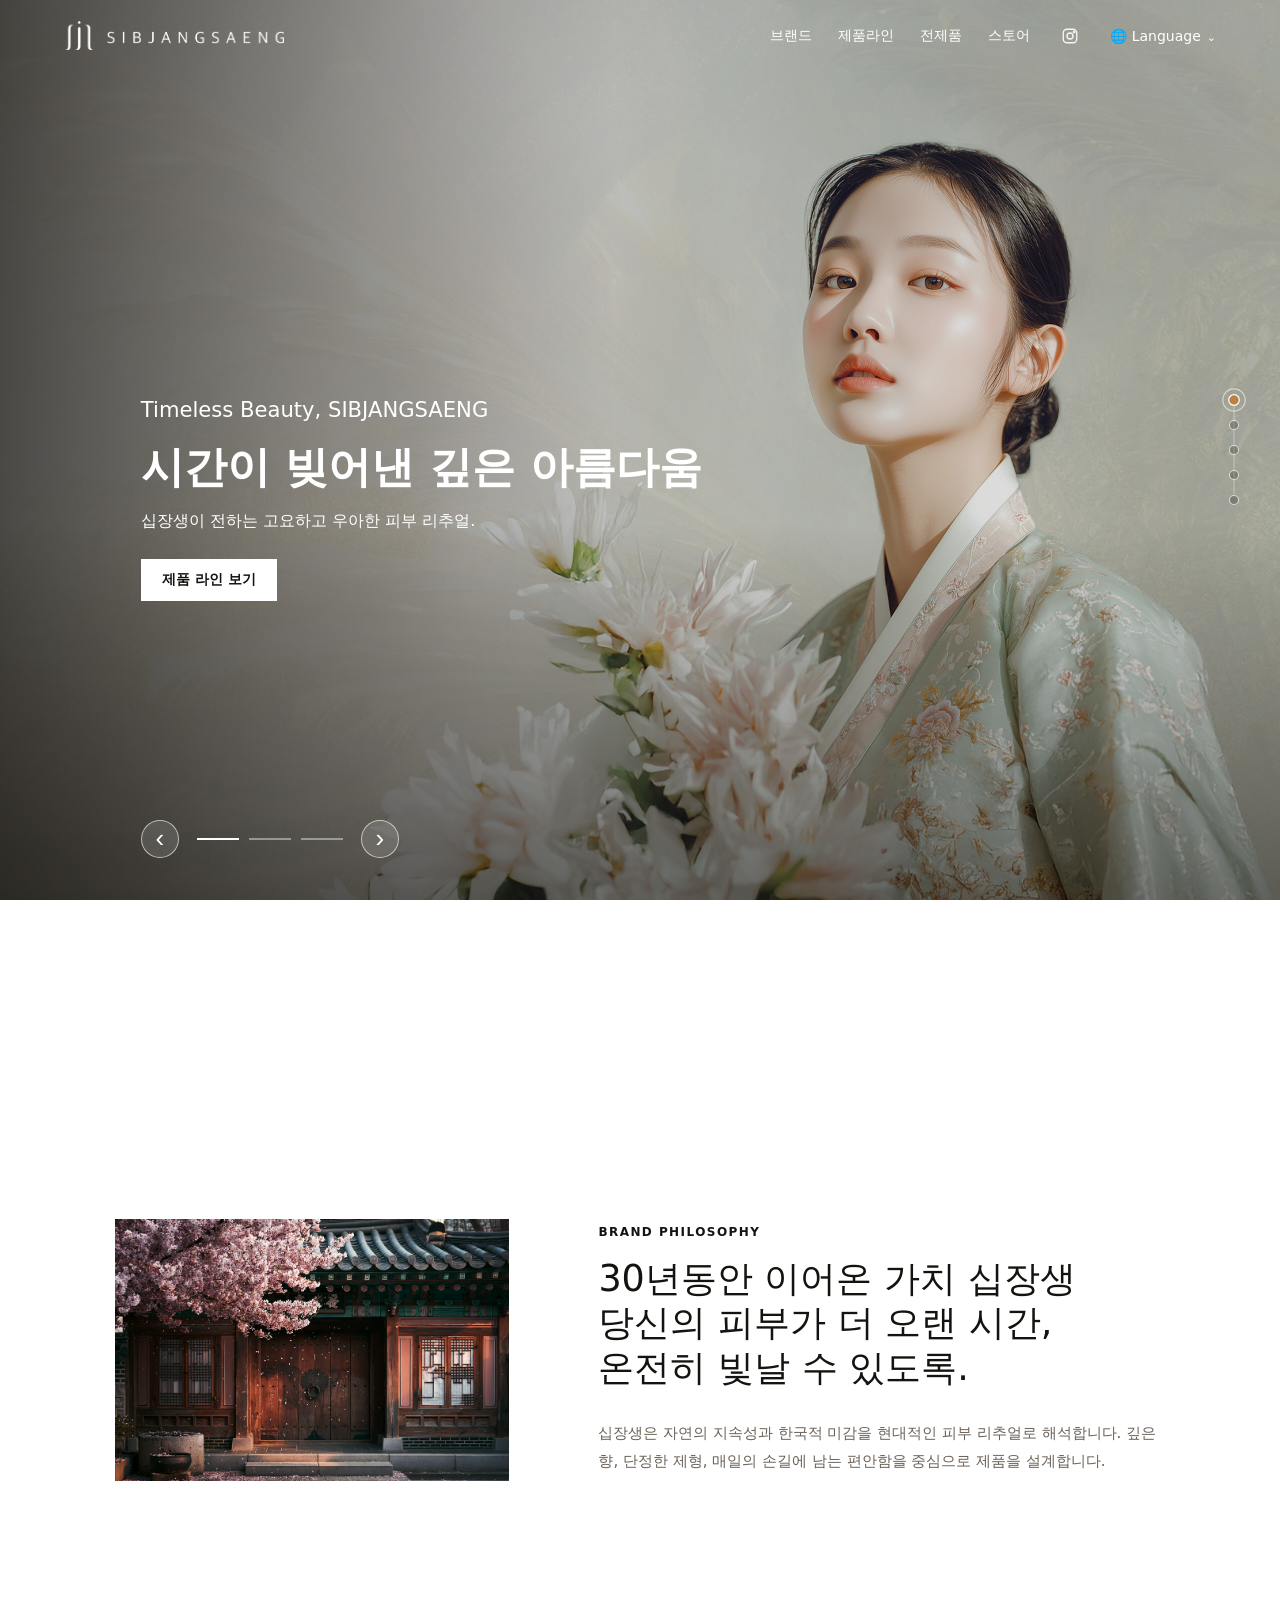
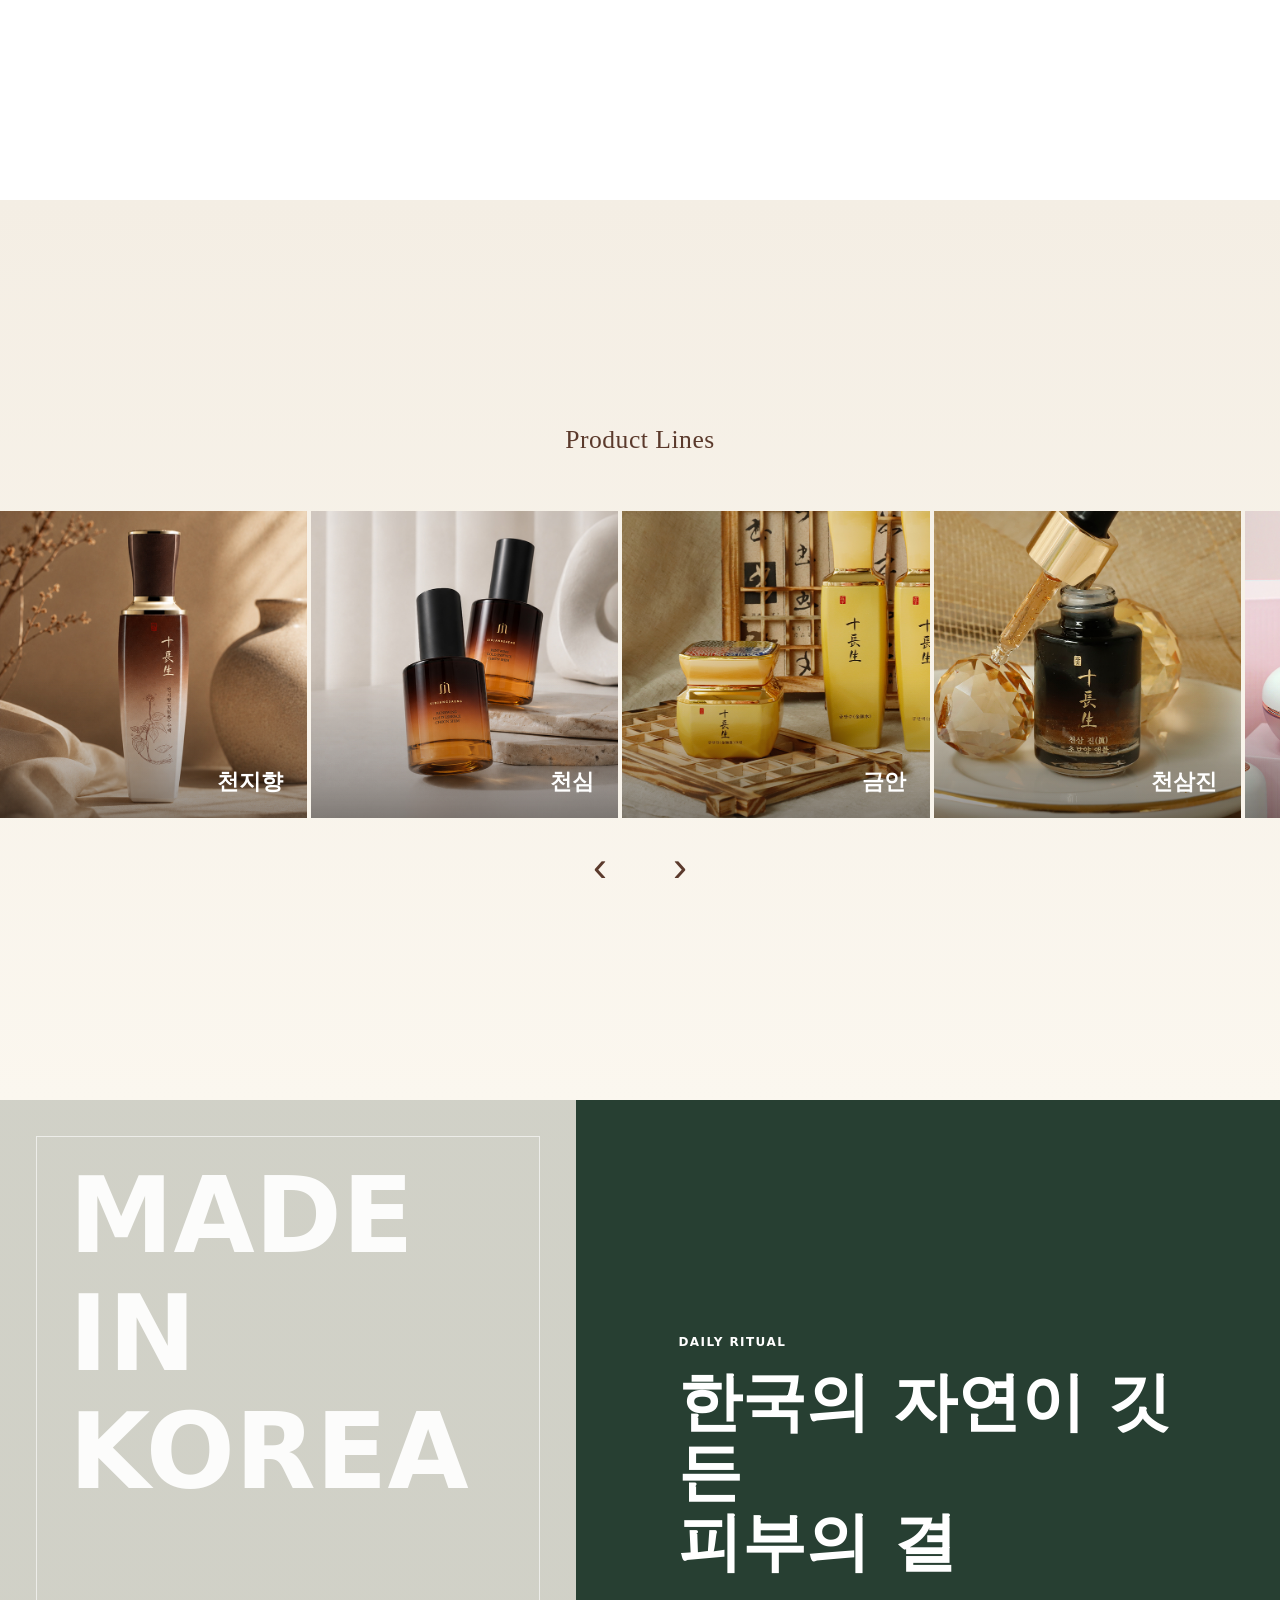
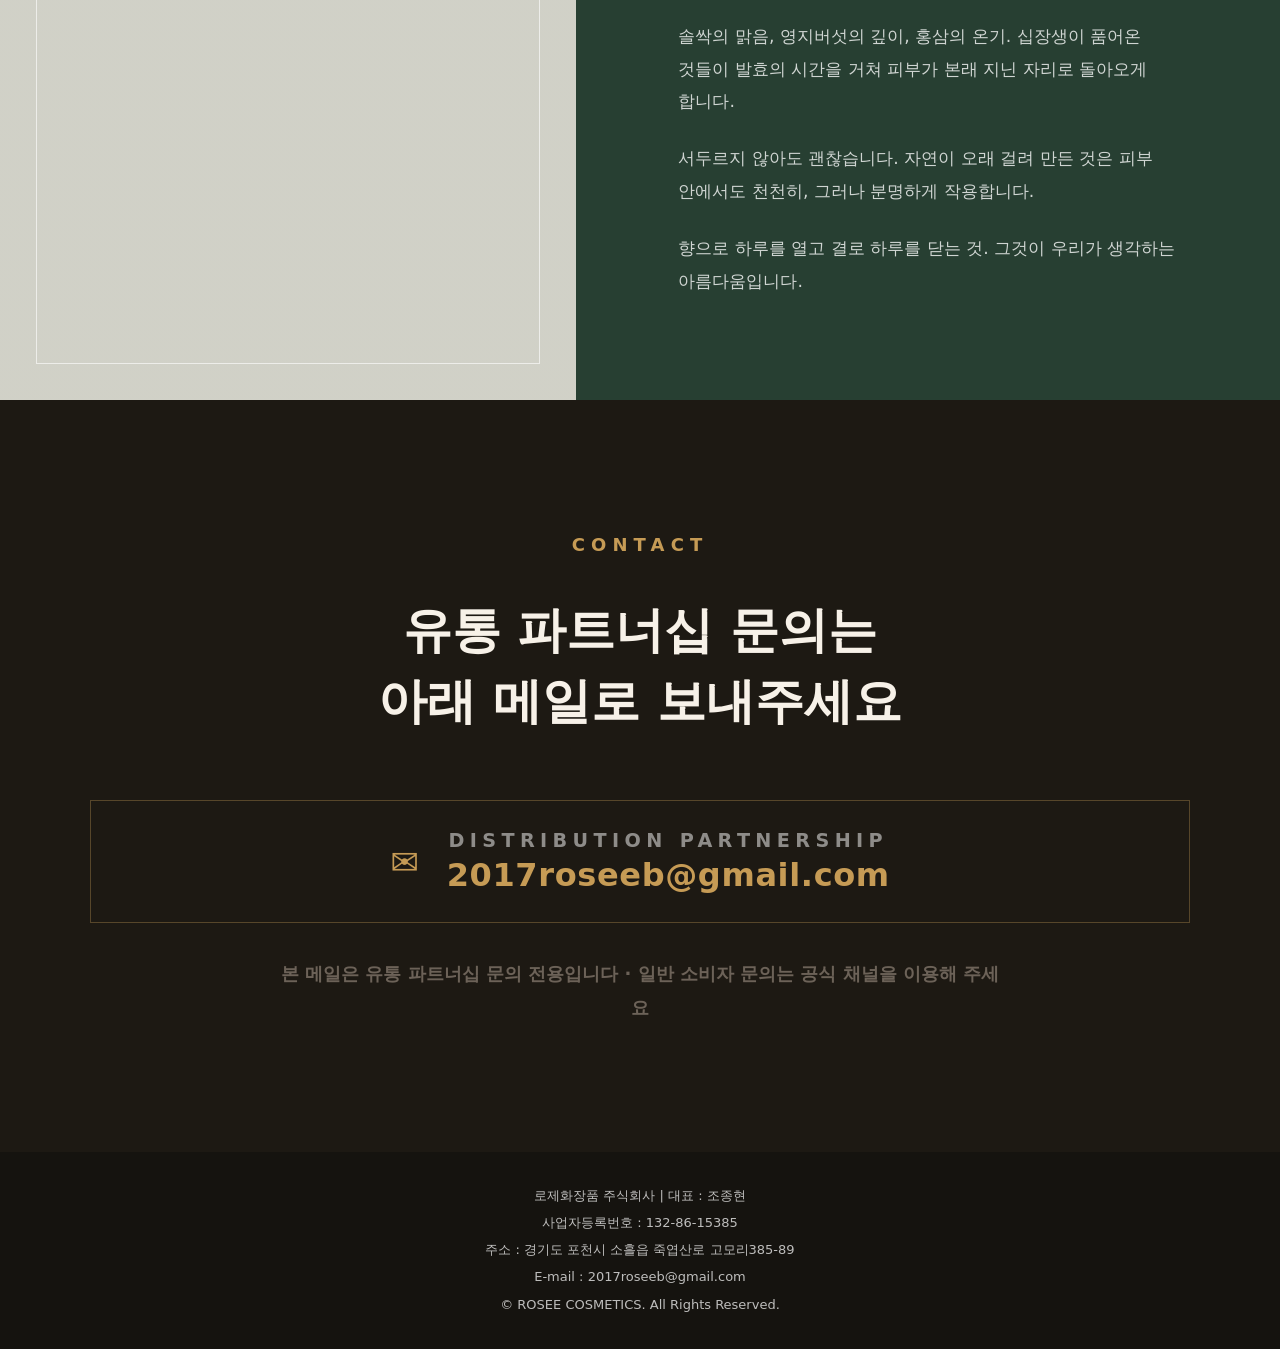
==== index.html @ fb5c29b6 "update" ====
<!doctype html>
<html lang="ko">
  <head>
    <meta charset="utf-8" />
    <meta name="viewport" content="width=device-width, initial-scale=1" />
    <title>십장생 | 시간을 다스리는 아름다움</title>
    <meta
      name="description"
      content="로제화장품의 프리미엄 한방 스킨케어 브랜드 십장생. 30년 전통의 천지향, 천심, 천삼진, 예결, 아름다운선, 금안 제품 라인으로 시간을 되돌리는 깊은 아름다움을 경험하세요."
    />
    <meta name="keywords" content="십장생, 로제화장품, 한방화장품, 천지향, 천심, 천삼진, 예결, 아름다운선, 금안, 한국화장품, 발효화장품, 프리미엄스킨케어, 한방스킨케어, 십장생화장품, SIBJANGSAENG" />
    <meta name="author" content="로제화장품 주식회사" />
    <meta name="robots" content="index, follow" />
    <link rel="canonical" href="https://sibjangsaeng.kr/" />

    <!-- 네이버 / 구글 소유권 인증 -->
    <meta name="naver-site-verification" content="c088f28c17dcbd6134ba9b24596b328de47ac8d0" />
    <meta name="google-site-verification" content="i0rfm2bgae7CR8lx3ob7MZHn2TVuatEknxmV_TEhi8s" />

    <!-- Open Graph (카카오톡·SNS 공유 시 미리보기) -->
    <meta property="og:type" content="website" />
    <meta property="og:title" content="십장생 | 시간을 다스리는 아름다움" />
    <meta property="og:description" content="로제화장품의 프리미엄 한방 스킨케어 브랜드 십장생. 30년 전통의 깊은 아름다움을 경험하세요." />
    <meta property="og:url" content="https://sibjangsaeng.kr/" />
    <meta property="og:image" content="https://sibjangsaeng.kr/assets/hero-slide-01.jpg" />
    <meta property="og:locale" content="ko_KR" />
    <meta property="og:site_name" content="십장생" />
    <link rel="alternate" hreflang="ko" href="https://sibjangsaeng.kr/" />
    <link rel="alternate" hreflang="en" href="https://sibjangsaeng.kr/?lang=en" />
    <link rel="alternate" hreflang="ja" href="https://sibjangsaeng.kr/?lang=ja" />
    <link rel="alternate" hreflang="zh-CN" href="https://sibjangsaeng.kr/?lang=zh-CN" />
    <link rel="alternate" hreflang="fr" href="https://sibjangsaeng.kr/?lang=fr" />
    <link rel="alternate" hreflang="it" href="https://sibjangsaeng.kr/?lang=it" />
    <link rel="alternate" hreflang="es" href="https://sibjangsaeng.kr/?lang=es" />
    <link rel="alternate" hreflang="de" href="https://sibjangsaeng.kr/?lang=de" />
    <link rel="alternate" hreflang="pt" href="https://sibjangsaeng.kr/?lang=pt" />
    <link rel="alternate" hreflang="th" href="https://sibjangsaeng.kr/?lang=th" />
    <link rel="alternate" hreflang="ru" href="https://sibjangsaeng.kr/?lang=ru" />
    <link rel="alternate" hreflang="uz" href="https://sibjangsaeng.kr/?lang=uz" />


    <link rel="stylesheet" href="styles.css" />
  </head>
  <body>
    <header class="site-header" aria-label="주요 메뉴">
      <a class="brand-mark" href="#top" aria-label="십장생 홈">
        <img src="assets/logo-sipjangsaeng.png" alt="SIBJANGSAENG" />
      </a>
      <nav class="main-nav">
        <a href="#story" data-i18n="nav.brand">브랜드</a>
        <a href="#lines" data-i18n="nav.lines">제품라인</a>
        <a href="https://sibjangsaeng.kr/cheonjihyang.html">전제품</a>
        <a
          href="https://mkt.shopping.naver.com/link/6a2a3dfd7754881f84810c9b"
          target="_blank"
          rel="noopener"
        ><span data-i18n="nav.store">스토어</span></a>
        <a
          class="instagram-link instagram-link-nav"
          href="https://www.instagram.com/sjs_kr.official/"
          target="_blank"
          rel="noopener"
          aria-label="십장생 공식 인스타그램"
        >
          <svg viewBox="0 0 24 24" aria-hidden="true">
            <rect x="3" y="3" width="18" height="18" rx="5"></rect>
            <circle cx="12" cy="12" r="4"></circle>
            <circle cx="17.5" cy="6.5" r="1"></circle>
          </svg>
        </a>
        <div class="language-menu">
          <button class="language-toggle" type="button" aria-expanded="false" aria-haspopup="true">🌐 Language</button>
          <div class="language-panel" aria-label="Language selection">
            <button type="button" data-lang="ko">한국어</button>
            <button type="button" data-lang="en">English</button>
            <button type="button" data-lang="ja">日本語</button>
            <button type="button" data-lang="zh-CN">中文</button>
            <button type="button" data-lang="fr">Français</button>
            <button type="button" data-lang="it">Italiano</button>
            <button type="button" data-lang="es">Español</button>
            <button type="button" data-lang="de">Deutsch</button>
            <button type="button" data-lang="pt">Português</button>
            <button type="button" data-lang="th">ไทย</button>
            <button type="button" data-lang="ru">Русский</button>
            <button type="button" data-lang="uz">Oʻzbek</button>
          </div>
        </div>
      </nav>
      <div class="header-actions">
        <a
          class="instagram-link instagram-link-mobile"
          href="https://www.instagram.com/sjs_kr.official/"
          target="_blank"
          rel="noopener"
          aria-label="십장생 공식 인스타그램"
        >
          <svg viewBox="0 0 24 24" aria-hidden="true">
            <rect x="3" y="3" width="18" height="18" rx="5"></rect>
            <circle cx="12" cy="12" r="4"></circle>
            <circle cx="17.5" cy="6.5" r="1"></circle>
          </svg>
        </a>
        <button class="menu-button" type="button" aria-label="메뉴 열기">
          <span></span>
          <span></span>
        </button>
      </div>
    </header>

    <main id="top">
      <section class="hero" aria-label="십장생 메인 슬라이드">
        <div class="hero-slider">
          <article class="hero-slide hero-slide-campaign is-active">
            <img class="hero-image" src="assets/hero-slide-01.jpg" alt="한복을 입은 모델과 꽃이 어우러진 십장생 캠페인 이미지" />
            <div class="hero-content">
              <p class="hero-subtitle">Timeless Beauty, SIBJANGSAENG</p>
              <h1 data-i18n="home.hero1.title">시간이 빚어낸 깊은 아름다움</h1>
              <p class="hero-copy">
                <span data-i18n="home.hero1.copy">십장생이 전하는 고요하고 우아한 피부 리추얼.</span>
              </p>
              <a class="primary-link" href="#lines" data-i18n="home.hero1.cta">제품 라인 보기</a>
            </div>
          </article>
          <article class="hero-slide hero-slide-cheonsim">
            <img class="hero-image" src="assets/hero-slide-02.jpg" alt="천심 골드 에센스 제품이 놓인 십장생 캠페인 이미지" />
            <div class="hero-content">
              <p class="hero-subtitle">Renewed CHEONSIM Gold Essence</p>
              <h1 class="mobile-fixed-title" data-i18n-html="home.hero2.title">
                <span class="mobile-title-line">깊어진 농축감,</span><span class="mobile-title-line">더욱 품격있게</span>
              </h1>
              <p class="hero-copy">
                <span data-i18n="home.hero2.copy">천심의 섬세한 에너지를 담아낸 새로운 골드 에센스.</span>
              </p>
              <a class="primary-link" href="cheonsim.html" data-i18n="common.exploreLine">라인 둘러보기</a>
            </div>
          </article>
          <article class="hero-slide hero-slide-cheonjihyang">
            <img class="hero-image" src="assets/hero-slide-03.png" alt="한복을 입은 모델이 천지향 제품을 들고 있는 십장생 캠페인 이미지" />
            <div class="hero-content">
              <p class="hero-subtitle" data-i18n="home.hero3.subtitle">한국적인 아름다움에서 시작된</p>
              <h1 class="mobile-fixed-title" data-i18n-html="home.hero3.title">
                <span class="mobile-title-line">천지향만의 깊고 우아한</span><span class="mobile-title-line">스킨케어</span>
              </h1>
              <p class="hero-copy">
                <span data-i18n="home.hero3.copy">향과 결, 윤기의 균형으로 완성하는 프리미엄 케어.</span>
              </p>
              <a class="primary-link" href="cheonjihyang.html" data-i18n="common.exploreLine">라인 둘러보기</a>
            </div>
          </article>
        </div>
        <div class="slider-controls" aria-label="메인 슬라이드 이동">
          <button class="slide-arrow" type="button" data-slide-prev aria-label="이전 슬라이드">‹</button>
          <div class="slide-dots" aria-label="슬라이드 번호">
            <button class="is-active" type="button" data-slide-to="0" aria-label="1번 슬라이드 보기"></button>
            <button type="button" data-slide-to="1" aria-label="2번 슬라이드 보기"></button>
            <button type="button" data-slide-to="2" aria-label="3번 슬라이드 보기"></button>
          </div>
          <button class="slide-arrow" type="button" data-slide-next aria-label="다음 슬라이드">›</button>
        </div>
      </section>

      <section class="intro-band" id="story">
        <div class="intro-image-wrap">
          <img src="assets/brand-philosophy.jpg" alt="십장생 브랜드 철학을 보여주는 제품 이미지" />
        </div>
        <div class="intro-copy">
          <p class="section-kicker">Brand Philosophy</p>
          <h2>
            <span data-i18n="home.philosophy.line1">30년동안 이어온 가치 십장생</span>
            <span data-i18n="home.philosophy.line2">당신의 피부가 더 오랜 시간,</span>
            <span data-i18n="home.philosophy.line3">온전히 빛날 수 있도록.</span>
          </h2>
          <p data-i18n="home.philosophy.copy">
            십장생은 자연의 지속성과 한국적 미감을 현대적인 피부 리추얼로 해석합니다.
            깊은 향, 단정한 제형, 매일의 손길에 남는 편안함을 중심으로 제품을 설계합니다.
          </p>
        </div>
      </section>

      <section class="line-section" id="lines" aria-label="제품 라인 컬렉션">
        <div class="collection-head">
          <h2>Product Lines</h2>
        </div>
        <div class="collection-viewport">
          <div class="collection-track" data-collection-track>
            <a class="collection-card" href="cheonjihyang.html" aria-label="천지향 제품소개 페이지로 이동">
              <img src="assets/collection-01.jpg" alt="천지향 제품 라인 이미지" />
              <h3 data-i18n="line.cheonjihyang">천지향</h3>
              <span data-i18n="common.learnMore">더 알아보기</span>
            </a>
            <a class="collection-card" href="cheonsim.html" aria-label="천심 제품소개 페이지로 이동">
              <img src="assets/collection-02.jpg" alt="천심 제품 라인 이미지" />
              <h3 data-i18n="line.cheonsim">천심</h3>
              <span data-i18n="common.learnMore">더 알아보기</span>
            </a>
            <a class="collection-card" href="kuman.html" aria-label="금안 제품소개 페이지로 이동">
              <img src="assets/collection-03-kuman.jpg" alt="금안 제품 라인 이미지" />
              <h3 data-i18n="line.kuman">금안</h3>
              <span data-i18n="common.learnMore">더 알아보기</span>
            </a>
            <a class="collection-card" href="cheonsamjin.html" aria-label="천삼진 제품소개 페이지로 이동">
              <img src="assets/collection-03.jpg" alt="천삼진 제품 라인 이미지" />
              <h3 data-i18n="line.cheonsamjin">천삼진</h3>
              <span data-i18n="common.learnMore">더 알아보기</span>
            </a>
            <a class="collection-card" href="yegyeol.html" aria-label="예결 제품소개 페이지로 이동">
              <img src="assets/collection-04.jpg" alt="예결 제품 라인 이미지" />
              <h3 data-i18n="line.yegyeol">예결</h3>
              <span data-i18n="common.learnMore">더 알아보기</span>
            </a>
            <a class="collection-card" href="areumdaunseon.html" aria-label="아름다운선 제품소개 페이지로 이동">
              <img src="assets/collection-05.jpg" alt="아름다운선 제품 라인 이미지" />
              <h3 data-i18n="line.beautiful">아름다운선</h3>
              <span data-i18n="common.learnMore">더 알아보기</span>
            </a>
          </div>
        </div>
        <div class="collection-controls" aria-label="제품 라인 슬라이드 이동">
          <button type="button" data-collection-prev aria-label="이전 제품 라인">‹</button>
          <button type="button" data-collection-next aria-label="다음 제품 라인">›</button>
        </div>
        <div class="collection-thumbs" data-collection-thumbs aria-label="제품 라인 바로 선택"></div>
      </section>

      <section class="ritual reveal-ritual" id="ritual">
        <div class="ritual-media ritual-panel" aria-hidden="true">
          <span></span>
          <div class="ritual-made-text">
            <span>MADE</span>
            <span>IN</span>
            <span>KOREA</span>
          </div>
        </div>
        <div class="ritual-copy ritual-panel">
          <p class="section-kicker">Daily Ritual</p>
          <h2>
            <span data-i18n="home.ritual.title1">한국의 자연이 깃든</span>
            <span data-i18n="home.ritual.title2">피부의 결</span>
          </h2>
          <div class="ritual-story">
            <p data-i18n="home.ritual.p1">
              솔싹의 맑음, 영지버섯의 깊이, 홍삼의 온기.
              십장생이 품어온 것들이 발효의 시간을 거쳐
              피부가 본래 지닌 자리로 돌아오게 합니다.
            </p>
            <p data-i18n="home.ritual.p2">
              서두르지 않아도 괜찮습니다.
              자연이 오래 걸려 만든 것은
              피부 안에서도 천천히, 그러나 분명하게 작용합니다.
            </p>
            <p data-i18n="home.ritual.p3">
              향으로 하루를 열고
              결로 하루를 닫는 것—
              그것이 우리가 생각하는 아름다움입니다.
            </p>
          </div>
        </div>
      </section>

      <section class="contact-footer-section" id="store">
        <div class="store-banner">
          <p class="section-kicker">Contact</p>
          <h2>
            <span data-i18n="home.contact.title1">유통 파트너십 문의는</span>
            <span data-i18n="home.contact.title2">아래 메일로 보내주세요</span>
          </h2>
          <div class="partner-mail">
            <span aria-hidden="true">✉</span>
            <div>
              <p>Distribution Partnership</p>
              <a href="mailto:2017roseeb@gmail.com">2017roseeb@gmail.com</a>
            </div>
          </div>
          <p class="contact-note" data-i18n="home.contact.note">본 메일은 유통 파트너십 문의 전용입니다 · 일반 소비자 문의는 공식 채널을 이용해 주세요</p>
        </div>

        <footer>
          <div class="footer-info">
            <p data-i18n="footer.company">로제화장품 주식회사 | 대표 : 조종현</p>
            <p data-i18n="footer.business">사업자등록번호 : 132-86-15385</p>
            <p data-i18n="footer.address">주소 : 경기도 포천시 소흘읍 죽엽산로 고모리385-89</p>
            <p>E-mail : <a href="mailto:2017roseeb@gmail.com">2017roseeb@gmail.com</a></p>
            <p>© ROSEE COSMETICS. All Rights Reserved.</p>
          </div>
        </footer>
      </section>
    </main>

    <nav class="section-progress" aria-label="페이지 섹션 이동" data-section-progress>
      <span class="section-progress-track" aria-hidden="true">
        <span class="section-progress-fill" data-section-progress-fill></span>
      </span>
      <button class="is-active" type="button" data-section-to="0" aria-label="메인 화면으로 이동">
        <span>메인</span>
      </button>
      <button type="button" data-section-to="1" aria-label="브랜드 철학으로 이동">
        <span>브랜드</span>
      </button>
      <button type="button" data-section-to="2" aria-label="제품 라인으로 이동">
        <span>제품</span>
      </button>
      <button type="button" data-section-to="3" aria-label="데일리 리추얼로 이동">
        <span>리추얼</span>
      </button>
      <button type="button" data-section-to="4" aria-label="문의 섹션으로 이동">
        <span>문의</span>
      </button>
    </nav>

    <div class="page-quick-actions" data-page-quick-actions>
      <a class="page-quick-button" href="index.html" aria-label="홈으로 이동" title="홈">
        <svg viewBox="0 0 24 24" aria-hidden="true">
          <path d="M3.5 10.5 12 3l8.5 7.5"></path>
          <path d="M5.5 9.5V21h13V9.5"></path>
          <path d="M9.5 21v-6h5v6"></path>
        </svg>
      </a>
      <button class="page-quick-button" type="button" data-scroll-top aria-label="맨 위로 이동" title="맨 위로">
        <svg viewBox="0 0 24 24" aria-hidden="true">
          <path d="m5 11 7-7 7 7"></path>
          <path d="M12 4v16"></path>
        </svg>
      </button>
    </div>

    <script src="i18n.js"></script>
    <script src="script.js"></script>
  </body>
</html>
---- styles.css ----
:root {
  --ink: #15130f;
  --muted: #6c6258;
  --paper: #f6f1e8;
  --porcelain: #fffaf1;
  --bronze: #9a6a37;
  --red: #8f2f22;
  --pine: #273f32;
  --line: rgba(21, 19, 15, 0.14);
  --display: "AppleMyungjo", "Nanum Myeongjo", "Noto Serif KR", serif;
}

* {
  box-sizing: border-box;
}

html {
  scroll-behavior: smooth;
  scroll-snap-type: y mandatory;
  scroll-padding-top: 0;
}

body {
  margin: 0;
  background: var(--paper);
  color: var(--ink);
  font-family: "Apple SD Gothic Neo", "Noto Sans KR", system-ui, sans-serif;
  letter-spacing: 0;
}

a {
  color: inherit;
  text-decoration: none;
}

main > section {
  min-height: 100svh;
  scroll-snap-align: start;
  scroll-snap-stop: always;
}

.site-header {
  align-items: center;
  display: flex;
  height: 72px;
  justify-content: space-between;
  left: 0;
  padding: 0 clamp(20px, 5vw, 72px);
  position: fixed;
  right: 0;
  top: 0;
  z-index: 20;
  color: var(--ink);
  background: rgba(246, 241, 232, 0.78);
  border-bottom: 1px solid rgba(21, 19, 15, 0.1);
  backdrop-filter: blur(18px);
  transition: background 260ms ease, border-color 260ms ease, color 260ms ease;
}

.brand-mark {
  align-items: center;
  display: flex;
  height: 42px;
  width: min(220px, 42vw);
}

.brand-mark img {
  display: block;
  height: auto;
  max-height: 34px;
  object-fit: contain;
  object-position: left center;
  transition: filter 260ms ease, opacity 260ms ease;
  width: 100%;
}

body.has-landing:not(.is-past-landing) .site-header {
  background: transparent;
  border-bottom-color: transparent;
  color: #fff;
  backdrop-filter: none;
}

body.has-landing:not(.is-past-landing) .brand-mark img {
  filter: brightness(0) invert(1);
}

body.has-landing:not(.is-past-landing) .language-panel {
  background: rgba(18, 15, 11, 0.9);
  border-color: rgba(255, 255, 255, 0.18);
}

body.has-landing:not(.is-past-landing) .language-panel button {
  color: #fff;
}

body.has-landing:not(.is-past-landing) .language-panel button:hover {
  background: rgba(255, 255, 255, 0.12);
}

.main-nav {
  align-items: center;
  display: flex;
  gap: 26px;
  font-size: 14px;
}

.language-menu {
  position: relative;
}

.language-toggle {
  appearance: none;
  background: transparent;
  border: 0;
  color: inherit;
  cursor: pointer;
  font: inherit;
  padding: 0;
}

.language-toggle::after {
  content: "⌄";
  font-size: 11px;
  margin-left: 6px;
}

.language-panel {
  background: rgba(255, 250, 241, 0.96);
  border: 1px solid rgba(21, 19, 15, 0.12);
  box-shadow: 0 18px 40px rgba(21, 19, 15, 0.12);
  display: grid;
  gap: 2px;
  min-width: 156px;
  opacity: 0;
  padding: 10px;
  pointer-events: none;
  position: absolute;
  right: 0;
  top: calc(100% + 18px);
  transform: translateY(-8px);
  transition: opacity 180ms ease, transform 180ms ease;
}

.language-menu.is-open .language-panel {
  opacity: 1;
  pointer-events: auto;
  transform: translateY(0);
}

.language-panel button {
  appearance: none;
  background: transparent;
  border: 0;
  color: var(--ink);
  cursor: pointer;
  font: inherit;
  font-size: 13px;
  padding: 9px 10px;
  text-align: left;
}

.language-panel button:hover {
  background: rgba(154, 106, 55, 0.1);
}

.language-panel button.is-active {
  background: rgba(154, 106, 55, 0.16);
  font-weight: 800;
}

.header-actions {
  align-items: center;
  display: none;
  gap: 16px;
}

.instagram-link {
  align-items: center;
  color: currentColor;
  display: inline-flex;
  height: 40px;
  justify-content: center;
  opacity: 0.82;
  transition: opacity 180ms ease, transform 180ms ease;
  width: 40px;
}

.instagram-link-mobile {
  display: none;
}

.instagram-link-nav {
  height: 28px;
  opacity: 0.9;
  width: 28px;
}

.instagram-link-nav svg {
  height: 18px;
  width: 18px;
}

.instagram-link:hover {
  opacity: 1;
  transform: translateY(-1px);
}

.instagram-link svg {
  display: block;
  fill: none;
  height: 22px;
  stroke: currentColor;
  stroke-linecap: round;
  stroke-linejoin: round;
  stroke-width: 1.8;
  width: 22px;
}

.main-nav .instagram-link-nav svg {
  height: 18px;
  width: 18px;
}

.menu-button {
  align-items: center;
  background: transparent;
  border: 0;
  display: none;
  flex-direction: column;
  gap: 6px;
  height: 40px;
  justify-content: center;
  padding: 0;
  width: 40px;
}

.menu-button span {
  background: currentColor;
  display: block;
  height: 1px;
  width: 22px;
}

.landing-video {
  background: #090806;
  cursor: pointer;
  height: 100svh;
  min-height: 640px;
  overflow: hidden;
  position: relative;
}

.landing-video-media {
  display: block;
  height: 100%;
  inset: 0;
  object-fit: cover;
  opacity: 0;
  pointer-events: none;
  position: absolute;
  transition: opacity 520ms ease;
  width: 100%;
}

.landing-image-media {
  display: block;
  height: 100%;
  inset: 0;
  object-fit: cover;
  object-position: center;
  position: absolute;
  width: 100%;
}

.landing-video.is-intro-playing .landing-video-media:not(.landing-video-media--loop) {
  opacity: 1;
}

.landing-video-media::-webkit-media-controls,
.landing-video-media::-webkit-media-controls-panel,
.landing-video-media::-webkit-media-controls-play-button,
.landing-video-media::-webkit-media-controls-start-playback-button {
  display: none !important;
  opacity: 0 !important;
  pointer-events: none !important;
}

.landing-video.is-looping .landing-video-media--loop {
  opacity: 1;
}

.landing-shade {
  background: transparent;
  inset: 0;
  pointer-events: none;
  position: absolute;
}

.landing-copy {
  color: #fff;
  left: clamp(28px, 10vw, 220px);
  max-width: min(720px, 62vw);
  opacity: 0;
  pointer-events: none;
  position: absolute;
  top: 52%;
  transform: translate(-42px, -50%);
  visibility: hidden;
}

.landing-copy.is-visible {
  animation: landingCopyIn 1200ms cubic-bezier(0.22, 1, 0.36, 1) forwards;
  visibility: visible;
}

.landing-copy img {
  display: block;
  margin-bottom: clamp(28px, 3.2vw, 54px);
  max-width: 82vw;
  width: clamp(234px, 27.9vw, 504px);
}

.landing-copy h1 {
  font-family: "Apple SD Gothic Neo", "Noto Sans KR", system-ui, sans-serif;
  font-size: clamp(30px, 3.1vw, 58px);
  font-weight: 800;
  line-height: 1.18;
  margin: 0 0 clamp(18px, 1.8vw, 30px);
}

.landing-copy p {
  font-family: "Apple SD Gothic Neo", "Noto Sans KR", system-ui, sans-serif;
  font-size: clamp(15px, 1.25vw, 22px);
  font-weight: 400;
  line-height: 1.6;
  margin: 0;
  max-width: 760px;
}

@keyframes landingCopyIn {
  from {
    opacity: 0;
    transform: translate(-42px, -50%);
  }

  to {
    opacity: 1;
    transform: translate(0, -50%);
  }
}

.hero {
  height: 100vh;
  min-height: 100vh;
  overflow: hidden;
  position: relative;
}

.hero-slider,
.hero-slide {
  inset: 0;
  position: absolute;
}

.hero-slide {
  opacity: 0;
  pointer-events: none;
  transition: opacity 700ms ease;
}

.hero-slide.is-active {
  opacity: 1;
  pointer-events: auto;
}

.hero-slide::after {
  background:
    linear-gradient(90deg, rgba(10, 8, 5, 0.72), rgba(10, 8, 5, 0.2) 48%, rgba(10, 8, 5, 0.1)),
    linear-gradient(0deg, rgba(21, 19, 15, 0.5), rgba(21, 19, 15, 0) 42%);
  content: "";
  inset: 0;
  position: absolute;
}

.hero-slide-cheonsim::after {
  background:
    linear-gradient(90deg, rgba(21, 16, 12, 0.76), rgba(21, 16, 12, 0.36) 44%, rgba(21, 16, 12, 0.06) 68%),
    linear-gradient(0deg, rgba(21, 19, 15, 0.36), rgba(21, 19, 15, 0) 45%);
}

.hero-slide-cheonjihyang::after {
  background:
    linear-gradient(90deg, rgba(18, 35, 28, 0.78), rgba(18, 35, 28, 0.24) 52%, rgba(18, 35, 28, 0.12)),
    linear-gradient(0deg, rgba(21, 19, 15, 0.48), rgba(21, 19, 15, 0) 45%);
}

.hero-image {
  height: 100%;
  left: 0;
  object-fit: cover;
  object-position: center;
  position: absolute;
  top: 0;
  width: 100%;
}

.hero-slide-cheonsim .hero-image {
  object-position: 58% center;
  transform: scale(1.04);
}

.hero-slide-cheonjihyang .hero-image {
  object-position: 68% center;
  transform: scale(1.08);
}

.hero-content {
  color: #fff;
  left: clamp(72px, 11vw, 178px);
  max-width: min(1180px, 86vw);
  position: absolute;
  top: 44vh;
  z-index: 1;
}

.slider-controls {
  align-items: center;
  bottom: 42px;
  display: flex;
  gap: 18px;
  left: clamp(72px, 11vw, 178px);
  position: absolute;
  z-index: 2;
}

.slide-dots {
  display: flex;
  gap: 10px;
}

.slide-dots button {
  appearance: none;
  background: rgba(255, 255, 255, 0.42);
  border: 0;
  cursor: pointer;
  height: 2px;
  padding: 0;
  width: 42px;
}

.slide-dots button.is-active {
  background: #fff;
}

.slide-arrow {
  align-items: center;
  appearance: none;
  background: rgba(255, 255, 255, 0.12);
  border: 1px solid rgba(255, 255, 255, 0.6);
  border-radius: 50%;
  color: #fff;
  cursor: pointer;
  display: inline-flex;
  font-family: Arial, sans-serif;
  font-size: 26px;
  height: 38px;
  justify-content: center;
  line-height: 1;
  padding: 0 0 3px;
  transition: background 180ms ease, border-color 180ms ease;
  width: 38px;
}

.slide-arrow:hover {
  background: rgba(255, 255, 255, 0.26);
  border-color: #fff;
}

.eyebrow,
.section-kicker,
.hero-subtitle {
  font-size: 12px;
  font-weight: 700;
  letter-spacing: 0.12em;
  margin: 0 0 18px;
  text-transform: uppercase;
}

.hero-subtitle {
  font-size: clamp(16px, 1.65vw, 27px);
  font-weight: 500;
  letter-spacing: 0;
  line-height: 1.35;
  text-transform: none;
}

.hero h1 {
  font-family: "Apple SD Gothic Neo", "Noto Sans KR", system-ui, sans-serif;
  font-size: clamp(30px, 3.35vw, 54px);
  font-weight: 800;
  line-height: 1.14;
  margin: 0;
  white-space: nowrap;
}

.mobile-fixed-title .mobile-title-line + .mobile-title-line::before {
  content: " ";
}

.hero-copy {
  font-size: clamp(15px, 1.25vw, 19px);
  line-height: 1.5;
  margin: 18px 0 26px;
  max-width: 560px;
}

.hero-subtitle,
.hero h1,
.hero-copy,
.hero-content .primary-link {
  opacity: 0;
  transform: translateY(28px);
}

.hero-slide.is-active .hero-subtitle,
.hero-slide.is-active h1,
.hero-slide.is-active .hero-copy,
.hero-slide.is-active .primary-link {
  animation: riseIn 760ms ease forwards;
}

.hero-slide.is-active h1 {
  animation-delay: 120ms;
}

.hero-slide.is-active .hero-copy {
  animation-delay: 220ms;
}

.hero-slide.is-active .primary-link {
  animation-delay: 320ms;
}

@keyframes riseIn {
  from {
    opacity: 0;
    transform: translateY(28px);
  }

  to {
    opacity: 1;
    transform: translateY(0);
  }
}

.primary-link,
.secondary-link,
.text-link {
  align-items: center;
  display: inline-flex;
  font-weight: 700;
}

.primary-link {
  background: #fff;
  color: var(--ink);
  font-size: 14px;
  min-height: 42px;
  padding: 0 21px;
}

.primary-link.dark {
  background: var(--ink);
  color: #fff;
}

.secondary-link {
  border-bottom: 1px solid currentColor;
  min-height: 42px;
}

.text-link {
  border-bottom: 1px solid currentColor;
  color: var(--bronze);
  padding-bottom: 8px;
}

.intro-band {
  align-items: center;
  background: #ffffff;
  display: grid;
  gap: clamp(48px, 7vw, 112px);
  grid-template-columns: minmax(340px, 0.82fr) minmax(0, 1.18fr);
  min-height: 100svh;
  padding: clamp(70px, 8vw, 118px) clamp(22px, 9vw, 190px);
}

.intro-image-wrap {
  aspect-ratio: 1.5;
  overflow: hidden;
}

.intro-image-wrap img {
  display: block;
  height: 100%;
  object-fit: cover;
  object-position: center;
  width: 100%;
}

.intro-copy {
  max-width: 860px;
}

.intro-band h2,
.featured h2,
.line-section h2,
.ritual h2,
.store-banner h2 {
  font-family: var(--display);
  font-size: clamp(34px, 5vw, 64px);
  font-weight: 700;
  line-height: 1.1;
  margin: 0;
}

.intro-copy h2 {
  font-family: "Apple SD Gothic Neo", "Noto Sans KR", system-ui, sans-serif;
  font-size: clamp(30px, 2.85vw, 48px);
  font-weight: 400;
  line-height: 1.22;
}

.intro-copy h2 span {
  display: block;
  white-space: nowrap;
}

.intro-copy p:last-child {
  color: var(--muted);
  font-size: clamp(15px, 1.15vw, 19px);
  font-weight: 500;
  line-height: 1.85;
  margin: 30px 0 0;
}

.featured-copy p,
.ritual-copy li,
.store-banner p {
  color: var(--muted);
  font-size: 18px;
  line-height: 1.85;
  margin: 0;
}

.featured {
  align-items: center;
  background: #fbf7ef;
  display: grid;
  gap: 56px;
  grid-template-columns: minmax(0, 0.9fr) minmax(320px, 1.1fr);
  padding: clamp(68px, 9vw, 120px) clamp(22px, 7vw, 96px);
}

.featured-copy {
  max-width: 520px;
}

.featured-copy p {
  margin: 26px 0 28px;
}

.product-stage {
  align-items: end;
  aspect-ratio: 1.35;
  background:
    radial-gradient(circle at 44% 78%, rgba(154, 106, 55, 0.22), transparent 34%),
    linear-gradient(135deg, #eee0cb, #fbf6ec 54%, #d8b889);
  display: flex;
  justify-content: center;
  overflow: hidden;
  position: relative;
}

.product-stage::before {
  background: rgba(255, 255, 255, 0.52);
  bottom: 15%;
  content: "";
  filter: blur(8px);
  height: 28px;
  left: 22%;
  position: absolute;
  right: 18%;
}

.bottle,
.jar,
.mini-product {
  background: linear-gradient(90deg, #efe3cf, #fff9ef 38%, #b48a57 39%, #f7ead6 47%, #7c4f2b 100%);
  box-shadow: 0 24px 46px rgba(66, 41, 22, 0.2);
  position: relative;
}

.bottle-tall {
  border-radius: 28px 28px 10px 10px;
  height: 68%;
  width: 22%;
  z-index: 1;
}

.bottle-tall::before {
  background: linear-gradient(90deg, #80532c, #d3ab72);
  content: "";
  height: 15%;
  left: 22%;
  position: absolute;
  top: -14%;
  width: 56%;
}

.jar {
  border-radius: 14px 14px 8px 8px;
  height: 28%;
  margin-left: -2%;
  width: 26%;
  z-index: 2;
}

.jar::before {
  background: linear-gradient(90deg, #7d512c, #c99757);
  content: "";
  height: 25%;
  left: 0;
  position: absolute;
  top: -22%;
  width: 100%;
}

.line-section {
  align-content: center;
  background: linear-gradient(180deg, #f4eee4 0%, #fbf7ef 100%);
  display: grid;
  min-height: 100svh;
  overflow: hidden;
  padding: clamp(68px, 8vw, 118px) 0 clamp(54px, 7vw, 92px);
}

.collection-head {
  padding: 0 clamp(22px, 7vw, 96px) clamp(36px, 5vw, 58px);
  text-align: center;
}

.collection-head h2 {
  color: #5b3a2c;
  font-family: Georgia, "Times New Roman", serif;
  font-size: clamp(20px, 2vw, 28px);
  font-weight: 500;
  letter-spacing: 0.02em;
  line-height: 1;
  margin: 0;
}

.collection-viewport {
  overflow: hidden;
  width: 100%;
}

.collection-track {
  display: flex;
  gap: 4px;
  padding-inline: 0;
  transform: translate3d(0, 0, 0);
  transition: transform 760ms cubic-bezier(0.22, 1, 0.36, 1);
  will-change: transform;
}

.collection-card {
  aspect-ratio: 1 / 1;
  color: inherit;
  flex: 0 0 clamp(260px, 24vw, 470px);
  margin: 0;
  overflow: hidden;
  position: relative;
  text-decoration: none;
}

.collection-card img {
  display: block;
  height: 100%;
  object-fit: cover;
  object-position: center;
  transition: transform 520ms ease, filter 520ms ease;
  width: 100%;
}

.collection-card::after {
  background:
    linear-gradient(180deg, transparent 54%, rgba(28, 21, 16, 0.48) 100%),
    rgba(16, 12, 10, 0);
  content: "";
  inset: 0;
  position: absolute;
  transition: background 360ms ease;
}

.collection-card h3 {
  bottom: 24px;
  color: #fff;
  font-family: "Apple SD Gothic Neo", "Noto Sans KR", system-ui, sans-serif;
  font-size: clamp(22px, 1.7vw, 32px);
  font-weight: 800;
  line-height: 1.15;
  margin: 0;
  position: absolute;
  right: 24px;
  text-align: right;
  z-index: 1;
}

.collection-card span {
  align-items: center;
  border: 1px solid rgba(255, 255, 255, 0.74);
  color: #fff;
  display: inline-flex;
  font-size: 15px;
  font-weight: 800;
  height: 42px;
  justify-content: center;
  left: 50%;
  min-width: 118px;
  opacity: 0;
  padding: 0 18px;
  position: absolute;
  top: 50%;
  transform: translate(-50%, -38%);
  transition: opacity 280ms ease, transform 280ms ease;
  z-index: 2;
}

.collection-card:hover img {
  filter: brightness(0.78);
  transform: scale(1.035);
}

.collection-card:hover::after {
  background:
    linear-gradient(180deg, transparent 54%, rgba(28, 21, 16, 0.56) 100%),
    rgba(16, 12, 10, 0.22);
}

.collection-card:hover span {
  opacity: 1;
  transform: translate(-50%, -50%);
}

.collection-controls {
  align-items: center;
  display: flex;
  gap: 42px;
  justify-content: center;
  margin-top: 30px;
}

.collection-controls > button {
  align-items: center;
  appearance: none;
  background: transparent;
  border: 0;
  color: #5b3a2c;
  cursor: pointer;
  display: inline-flex;
  font-family: Arial, sans-serif;
  font-size: 42px;
  height: 38px;
  justify-content: center;
  line-height: 1;
  padding: 0;
  width: 38px;
}

.collection-thumbs {
  display: none;
}

.ritual {
  align-items: stretch;
  display: grid;
  grid-template-columns: minmax(300px, 0.9fr) minmax(0, 1.1fr);
  min-height: 100svh;
  overflow: hidden;
}

.ritual-media {
  background:
    linear-gradient(rgba(39, 63, 50, 0.18), rgba(39, 63, 50, 0.18)),
    url("assets/collection-04.png") center / cover;
  min-height: 540px;
  position: relative;
}

.ritual-media span {
  border: 1px solid rgba(255, 255, 255, 0.62);
  inset: 36px;
  position: absolute;
}

.ritual-made-text {
  color: rgba(255, 255, 255, 0.92);
  display: grid;
  font-family: "Apple SD Gothic Neo", "Noto Sans KR", system-ui, sans-serif;
  font-size: clamp(74px, 8.2vw, 172px);
  font-weight: 800;
  gap: clamp(18px, 2vw, 38px);
  inset: clamp(56px, 5.5vw, 100px) auto auto clamp(52px, 5.4vw, 104px);
  letter-spacing: 0;
  line-height: 0.88;
  opacity: 0;
  position: absolute;
  transform: translateX(-34px);
}

.ritual-made-text span {
  border: 0;
  display: block;
  inset: auto;
  position: static;
}

.ritual-copy {
  background: var(--pine);
  color: #fff;
  display: flex;
  flex-direction: column;
  justify-content: flex-end;
  padding: clamp(56px, 8vw, 110px);
}

.ritual-panel {
  opacity: 0;
  transition: opacity 900ms ease, transform 900ms ease;
}

.ritual-media.ritual-panel {
  transform: translateX(-44px);
}

.ritual-copy.ritual-panel {
  transform: translateX(44px);
}

.reveal-ritual.is-visible .ritual-media {
  opacity: 1;
  transform: translateX(0);
}

.reveal-ritual.is-visible .ritual-made-text {
  animation: ritualMadeIn 980ms cubic-bezier(0.22, 1, 0.36, 1) 280ms forwards;
}

.reveal-ritual.is-visible .ritual-copy {
  opacity: 1;
  transform: translateX(0);
  transition-delay: 260ms;
}

.reveal-ritual.is-visible .ritual-copy > * {
  animation: ritualTextDrop 780ms ease forwards;
  opacity: 0;
  transform: translateY(-26px);
}

.reveal-ritual.is-visible .ritual-copy h2 {
  animation-delay: 390ms;
}

.reveal-ritual.is-visible .ritual-story {
  animation-delay: 520ms;
}

@keyframes ritualTextDrop {
  from {
    opacity: 0;
    transform: translateY(-26px);
  }

  to {
    opacity: 1;
    transform: translateY(0);
  }
}

@keyframes ritualMadeIn {
  from {
    opacity: 0;
    transform: translateX(-34px);
  }

  to {
    opacity: 1;
    transform: translateX(0);
  }
}

.ritual-copy h2 {
  font-family: "Apple SD Gothic Neo", "Noto Sans KR", system-ui, sans-serif;
  font-weight: 700;
  max-width: 620px;
}

.ritual-copy h2 span {
  display: block;
}

.ritual-story {
  display: grid;
  gap: 24px;
  margin-top: 42px;
  max-width: 720px;
}

.ritual-story p {
  color: rgba(255, 255, 255, 0.78);
  font-size: clamp(17px, 1.35vw, 22px);
  line-height: 1.9;
  margin: 0;
  word-break: keep-all;
}

.reveal-on-scroll {
  opacity: 0;
  transform: translateY(42px);
  transition: opacity 900ms ease, transform 900ms ease;
}

.reveal-on-scroll.is-visible {
  opacity: 1;
  transform: translateY(0);
}

.store-banner {
  background: #1d1913;
  color: rgba(255, 255, 255, 0.86);
  font-family: "Apple SD Gothic Neo", "Noto Sans KR", system-ui, sans-serif;
  padding: clamp(72px, 10vw, 128px) clamp(22px, 7vw, 96px);
  text-align: center;
}

.contact-footer-section {
  background: #1d1913;
  display: flex;
  flex-direction: column;
  min-height: 100svh;
}

.contact-footer-section .store-banner {
  align-content: center;
  display: grid;
  flex: 1;
}

.store-banner p {
  margin: 0 auto;
  max-width: 720px;
}

.store-banner .section-kicker {
  color: #c69b55;
  font-family: "Apple SD Gothic Neo", "Noto Sans KR", system-ui, sans-serif;
  font-size: 18px;
  letter-spacing: 0.34em;
  margin-bottom: 34px;
}

.store-banner h2 {
  color: #f7f1e8;
  font-family: "Apple SD Gothic Neo", "Noto Sans KR", system-ui, sans-serif;
  font-size: clamp(34px, 3.8vw, 56px);
  font-weight: 700;
  line-height: 1.45;
}

.store-banner h2 span {
  display: block;
}

.partner-mail {
  align-items: center;
  border: 1px solid rgba(198, 155, 85, 0.34);
  display: inline-flex;
  gap: 28px;
  justify-content: center;
  margin-top: clamp(48px, 5vw, 76px);
  min-width: min(680px, 100%);
  padding: 28px clamp(24px, 5vw, 72px);
}

.partner-mail > span {
  color: #c69b55;
  font-size: 34px;
  line-height: 1;
}

.partner-mail p {
  color: rgba(255, 255, 255, 0.5);
  font-family: "Apple SD Gothic Neo", "Noto Sans KR", system-ui, sans-serif;
  font-size: clamp(16px, 1.5vw, 24px);
  font-weight: 700;
  letter-spacing: 0.28em;
  line-height: 1.2;
  text-transform: uppercase;
}

.partner-mail a {
  color: #c69b55;
  display: inline-block;
  font-family: "Apple SD Gothic Neo", "Noto Sans KR", system-ui, sans-serif;
  font-size: clamp(22px, 2.5vw, 36px);
  font-weight: 700;
  letter-spacing: 0.02em;
  margin-top: 4px;
}

.contact-note {
  color: rgba(255, 255, 255, 0.34);
  font-size: clamp(14px, 1.25vw, 20px);
  font-weight: 600;
  line-height: 1.7;
  margin-top: 34px !important;
}

.store-actions {
  display: flex;
  gap: 22px;
  justify-content: center;
  margin-top: 36px;
}

footer {
  align-items: center;
  background: var(--ink);
  color: rgba(255, 255, 255, 0.72);
  display: flex;
  justify-content: center;
  padding: 34px clamp(22px, 7vw, 96px);
  text-align: center;
}

.footer-info {
  display: grid;
  gap: 7px;
}

.footer-info p {
  font-size: 13px;
  line-height: 1.55;
  margin: 0;
}

.footer-info a {
  color: inherit;
}

.section-progress {
  align-items: center;
  display: grid;
  gap: 15px;
  padding: 14px 10px;
  position: fixed;
  right: clamp(16px, 2.4vw, 40px);
  top: 50%;
  transform: translateY(-50%);
  z-index: 18;
}

.section-progress-track {
  background: rgba(255, 255, 255, 0.38);
  bottom: 25px;
  left: 50%;
  overflow: hidden;
  position: absolute;
  top: 25px;
  transform: translateX(-50%);
  width: 1px;
}

.section-progress-fill {
  background: #b98242;
  display: block;
  height: 0;
  transition: height 600ms cubic-bezier(0.22, 1, 0.36, 1);
  width: 100%;
}

.section-progress button {
  appearance: none;
  background: rgba(20, 17, 13, 0.25);
  border: 1px solid rgba(255, 255, 255, 0.72);
  border-radius: 50%;
  cursor: pointer;
  height: 10px;
  padding: 0;
  position: relative;
  transition: background 220ms ease, border-color 220ms ease, transform 220ms ease;
  width: 10px;
  z-index: 1;
}

.section-progress button::after {
  border: 1px solid transparent;
  border-radius: 50%;
  content: "";
  inset: -6px;
  position: absolute;
  transition: border-color 220ms ease;
}

.section-progress button span {
  background: rgba(20, 17, 13, 0.76);
  color: #fff;
  font-size: 11px;
  font-weight: 700;
  opacity: 0;
  padding: 5px 8px;
  pointer-events: none;
  position: absolute;
  right: 22px;
  top: 50%;
  transform: translate(6px, -50%);
  transition: opacity 180ms ease, transform 180ms ease;
  white-space: nowrap;
}

.section-progress button:hover span,
.section-progress button:focus-visible span {
  opacity: 1;
  transform: translate(0, -50%);
}

.section-progress button.is-active {
  background: #b98242;
  border-color: #fff;
  transform: scale(1.18);
}

.section-progress button.is-active::after {
  border-color: rgba(255, 255, 255, 0.56);
}

.page-quick-actions {
  bottom: clamp(18px, 3vw, 36px);
  display: grid;
  gap: 10px;
  opacity: 0;
  pointer-events: none;
  position: fixed;
  right: clamp(18px, 2.6vw, 42px);
  transform: translateY(18px);
  transition: opacity 280ms ease, transform 280ms ease;
  z-index: 19;
}

.page-quick-actions.is-visible {
  opacity: 1;
  pointer-events: auto;
  transform: translateY(0);
}

.page-quick-button {
  align-items: center;
  appearance: none;
  backdrop-filter: blur(12px);
  background: rgba(255, 250, 241, 0.9);
  border: 1px solid rgba(21, 19, 15, 0.16);
  border-radius: 50%;
  color: var(--ink);
  cursor: pointer;
  display: flex;
  height: 46px;
  justify-content: center;
  padding: 0;
  transition: background 180ms ease, color 180ms ease, transform 180ms ease;
  width: 46px;
}

.page-quick-button:hover {
  background: var(--ink);
  color: #fff;
  transform: translateY(-2px);
}

.page-quick-button svg {
  fill: none;
  height: 19px;
  stroke: currentColor;
  stroke-linecap: round;
  stroke-linejoin: round;
  stroke-width: 1.7;
  width: 19px;
}

@media (max-width: 1080px) {
  .collection-card {
    flex-basis: clamp(250px, 36vw, 380px);
  }
}

@media (max-width: 780px) {
  .site-header {
    height: 64px;
    padding-inline: 20px;
  }

  .header-actions {
    display: flex;
  }

  body.has-landing:not(.is-past-landing) .site-header.is-menu-open {
    background: rgba(255, 250, 241, 0.98);
    border-bottom-color: rgba(21, 19, 15, 0.1);
    color: var(--ink);
    backdrop-filter: blur(18px);
  }

  body.has-landing:not(.is-past-landing) .site-header.is-menu-open .brand-mark img {
    filter: none;
  }

  body.has-landing:not(.is-past-landing) .site-header.is-menu-open .language-panel {
    background: transparent;
  }

  body.has-landing:not(.is-past-landing) .site-header.is-menu-open .language-panel button {
    color: var(--ink);
  }

  .main-nav {
    align-items: stretch;
    background: rgba(255, 250, 241, 0.98);
    border-bottom: 1px solid rgba(21, 19, 15, 0.1);
    display: none;
    flex-direction: column;
    gap: 0;
    left: 0;
    padding: 12px 20px 18px;
    position: absolute;
    right: 0;
    top: 64px;
  }

  .site-header.is-menu-open .main-nav {
    display: flex;
  }

  .instagram-link-nav {
    display: none;
  }

  .instagram-link-mobile {
    display: inline-flex;
  }

  .main-nav > a,
  .language-toggle {
    align-items: center;
    border-bottom: 1px solid rgba(21, 19, 15, 0.08);
    display: flex;
    min-height: 46px;
    text-align: left;
  }

  .language-toggle {
    justify-content: space-between;
    width: 100%;
  }

  .language-panel {
    border: 0;
    box-shadow: none;
    display: none;
    gap: 0;
    grid-template-columns: repeat(2, minmax(0, 1fr));
    min-width: 0;
    opacity: 1;
    padding: 4px 0 8px;
    pointer-events: auto;
    position: static;
    transform: none;
  }

  .language-panel button {
    border-bottom: 1px solid rgba(21, 19, 15, 0.06);
    min-height: 42px;
  }

  .language-menu.is-open .language-panel {
    display: grid;
  }

  .menu-button {
    color: var(--ink);
    display: flex;
  }

  body.has-landing:not(.is-past-landing) .menu-button {
    color: #fff;
  }

  body.has-landing:not(.is-past-landing) .site-header.is-menu-open .menu-button {
    color: var(--ink);
  }

  .landing-video {
    min-height: 100svh;
  }

  .landing-copy {
    left: 24px;
    max-width: calc(100vw - 48px);
    top: 55%;
  }

  .landing-copy img {
    margin-bottom: 24px;
    width: min(306px, 70vw);
  }

  .landing-copy h1 {
    font-size: clamp(27px, 7.2vw, 38px);
    margin-bottom: 16px;
  }

  .landing-copy p {
    font-size: 14px;
    max-width: 360px;
  }

  .hero {
    height: 100svh;
    min-height: 680px;
  }

  .hero-content {
    bottom: 126px;
    left: 22px;
    max-width: none;
    right: 22px;
    top: auto;
  }

  .hero h1 {
    white-space: normal;
  }

  .mobile-fixed-title .mobile-title-line {
    display: block;
  }

  .mobile-fixed-title .mobile-title-line + .mobile-title-line::before {
    content: none;
  }

  .hero-slide-campaign .hero-image {
    object-position: 76% center;
  }

  .hero-slide-cheonsim .hero-image {
    object-position: 64% center;
    transform: none;
  }

  .slider-controls {
    bottom: 26px;
    gap: 12px;
    left: 22px;
  }

  .slide-dots button {
    width: 28px;
  }

  .intro-band {
    align-content: center;
    gap: 32px;
    min-height: 100svh;
    padding: 58px 22px;
  }

  .intro-image-wrap {
    aspect-ratio: 1.08;
  }

  .intro-copy h2 {
    font-size: clamp(23px, 6.1vw, 30px);
    line-height: 1.28;
  }

  .intro-copy p:last-child,
  .ritual-story p {
    word-break: keep-all;
  }

  .intro-band,
  .ritual {
    grid-template-columns: 1fr;
  }

  .intro-copy h2 span {
    white-space: nowrap;
  }

  .section-head {
    display: block;
  }

  .collection-head {
    padding-bottom: 30px;
  }

  .line-section {
    align-content: center;
    display: grid;
    min-height: 100svh;
    padding: 76px 0 44px;
  }

  .collection-viewport {
    margin-inline: 22px;
    padding-inline: 0;
    touch-action: pan-y;
    width: calc(100% - 44px);
  }

  .collection-track {
    gap: 0;
  }

  .collection-card {
    aspect-ratio: 0.78;
    flex-basis: 100%;
  }

  .collection-card span {
    font-size: 16px;
    height: 48px;
    line-height: 1;
    min-width: 150px;
    opacity: 1;
    top: auto;
    bottom: 22px;
    left: 22px;
    transform: none;
    white-space: nowrap;
  }

  .collection-card h3 {
    bottom: 78px;
    left: 22px;
    right: auto;
    text-align: left;
  }

  .collection-controls {
    gap: 26px;
    margin-top: 22px;
  }

  .collection-controls > button {
    border: 0;
    border-radius: 0;
    height: 46px;
    width: 46px;
  }

  .collection-thumbs {
    display: grid;
    gap: 8px;
    grid-template-columns: repeat(6, minmax(0, 1fr));
    margin: 18px 22px 0;
  }

  .collection-thumbs button {
    appearance: none;
    aspect-ratio: 1;
    background: transparent;
    border: 1px solid rgba(91, 58, 44, 0.18);
    cursor: pointer;
    overflow: hidden;
    padding: 0;
    position: relative;
  }

  .collection-thumbs button.is-active {
    border-color: #5b3a2c;
  }

  .collection-thumbs img {
    display: block;
    height: 100%;
    object-fit: cover;
    width: 100%;
  }

  .ritual-media {
    min-height: 35svh;
  }

  .ritual {
    min-height: 100svh;
  }

  .ritual-copy {
    justify-content: flex-start;
    padding: 36px 22px;
  }

  .ritual-story {
    gap: 14px;
    margin-top: 24px;
  }

  .store-banner {
    align-content: center;
    display: grid;
    flex: 1;
    padding: 70px 22px 38px;
  }

  .store-actions,
  footer {
    align-items: center;
    flex-direction: column;
  }

  .partner-mail {
    align-items: center;
    flex-direction: column;
    gap: 16px;
    min-width: 0;
    padding-inline: 18px;
    width: 100%;
  }

  .partner-mail a {
    overflow-wrap: anywhere;
  }

  .section-progress {
    display: none;
  }

  .page-quick-actions {
    bottom: 18px;
    right: 16px;
  }

  .page-quick-button {
    height: 42px;
    width: 42px;
  }
}

@media (max-width: 430px) {
  .brand-mark {
    width: min(172px, 54vw);
  }

  .hero h1 {
    font-size: 30px;
    white-space: normal;
  }

  .hero-copy,
  .intro-band p:last-child,
  .ritual-copy li,
  .store-banner p {
    font-size: 16px;
  }
}

@media (prefers-reduced-motion: reduce) {
  html {
    scroll-behavior: auto;
  }

  .section-progress-fill,
  .page-quick-actions {
    transition: none;
  }
}
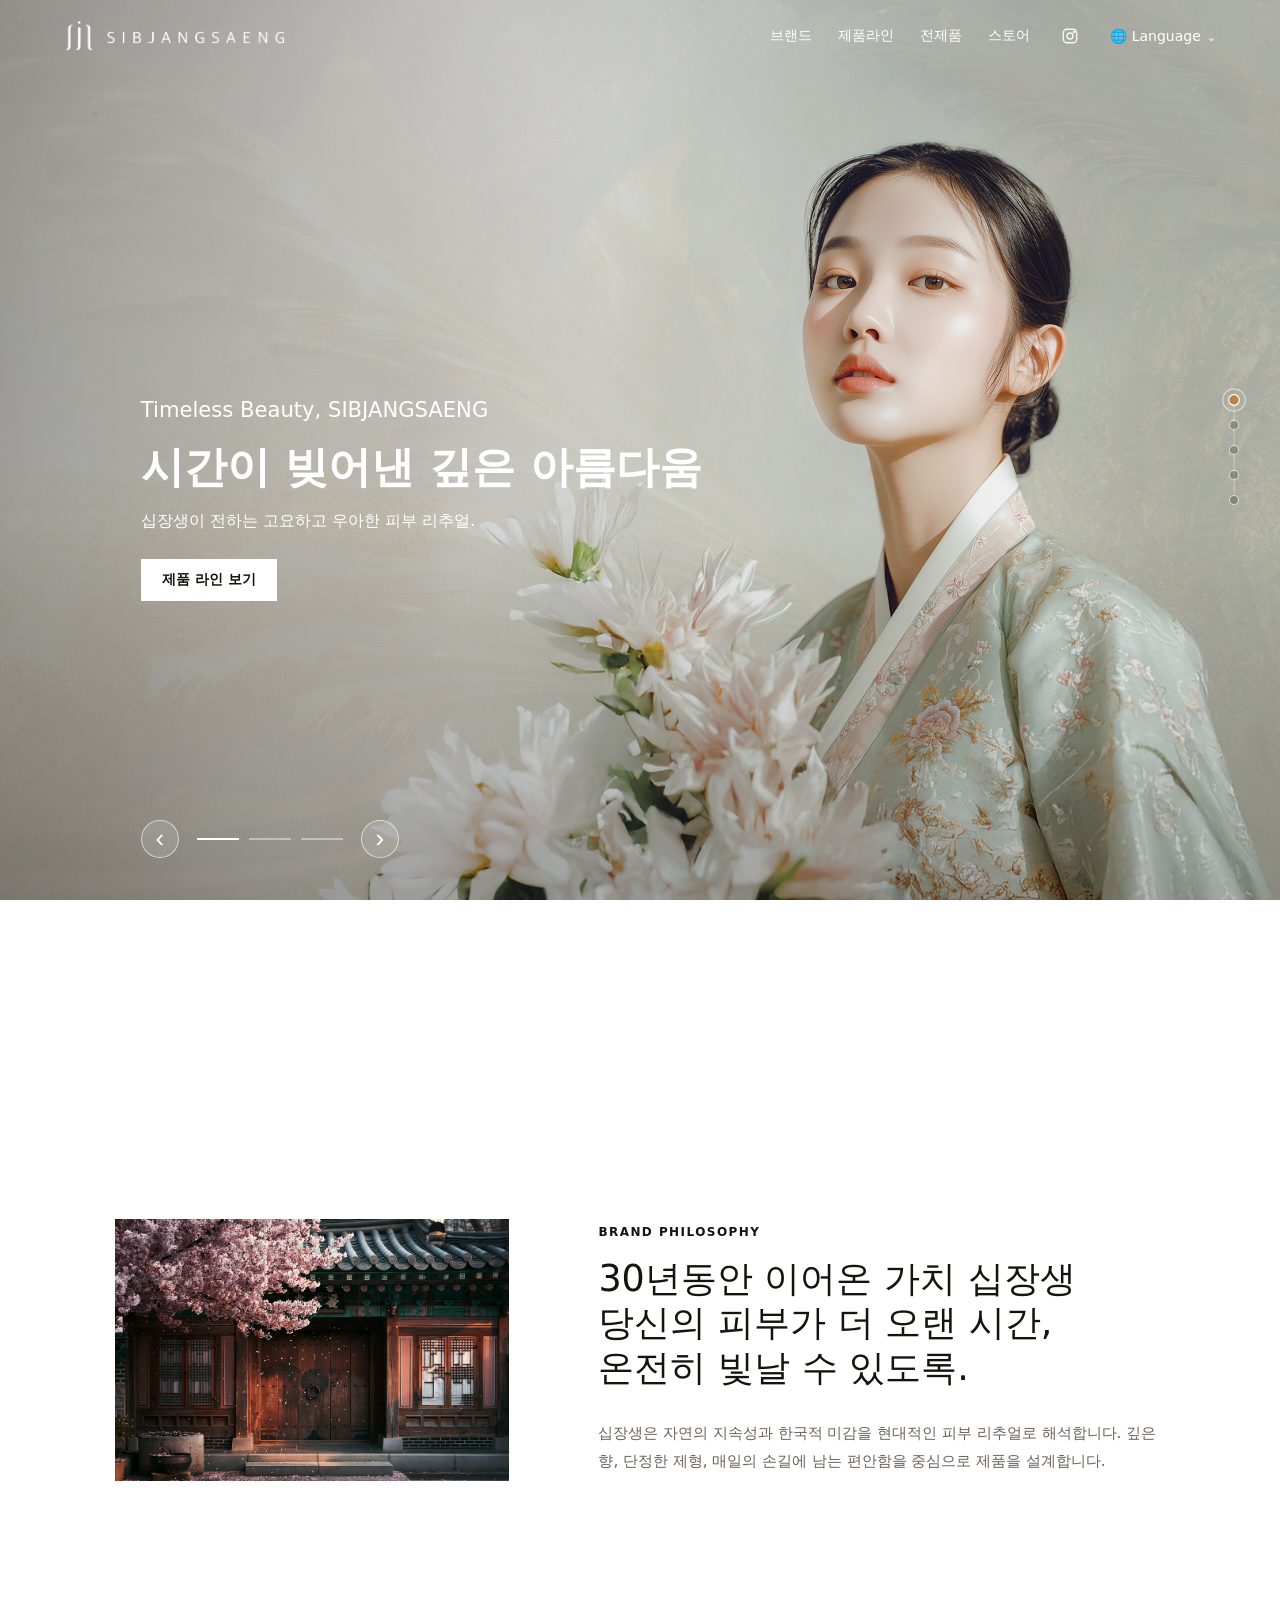
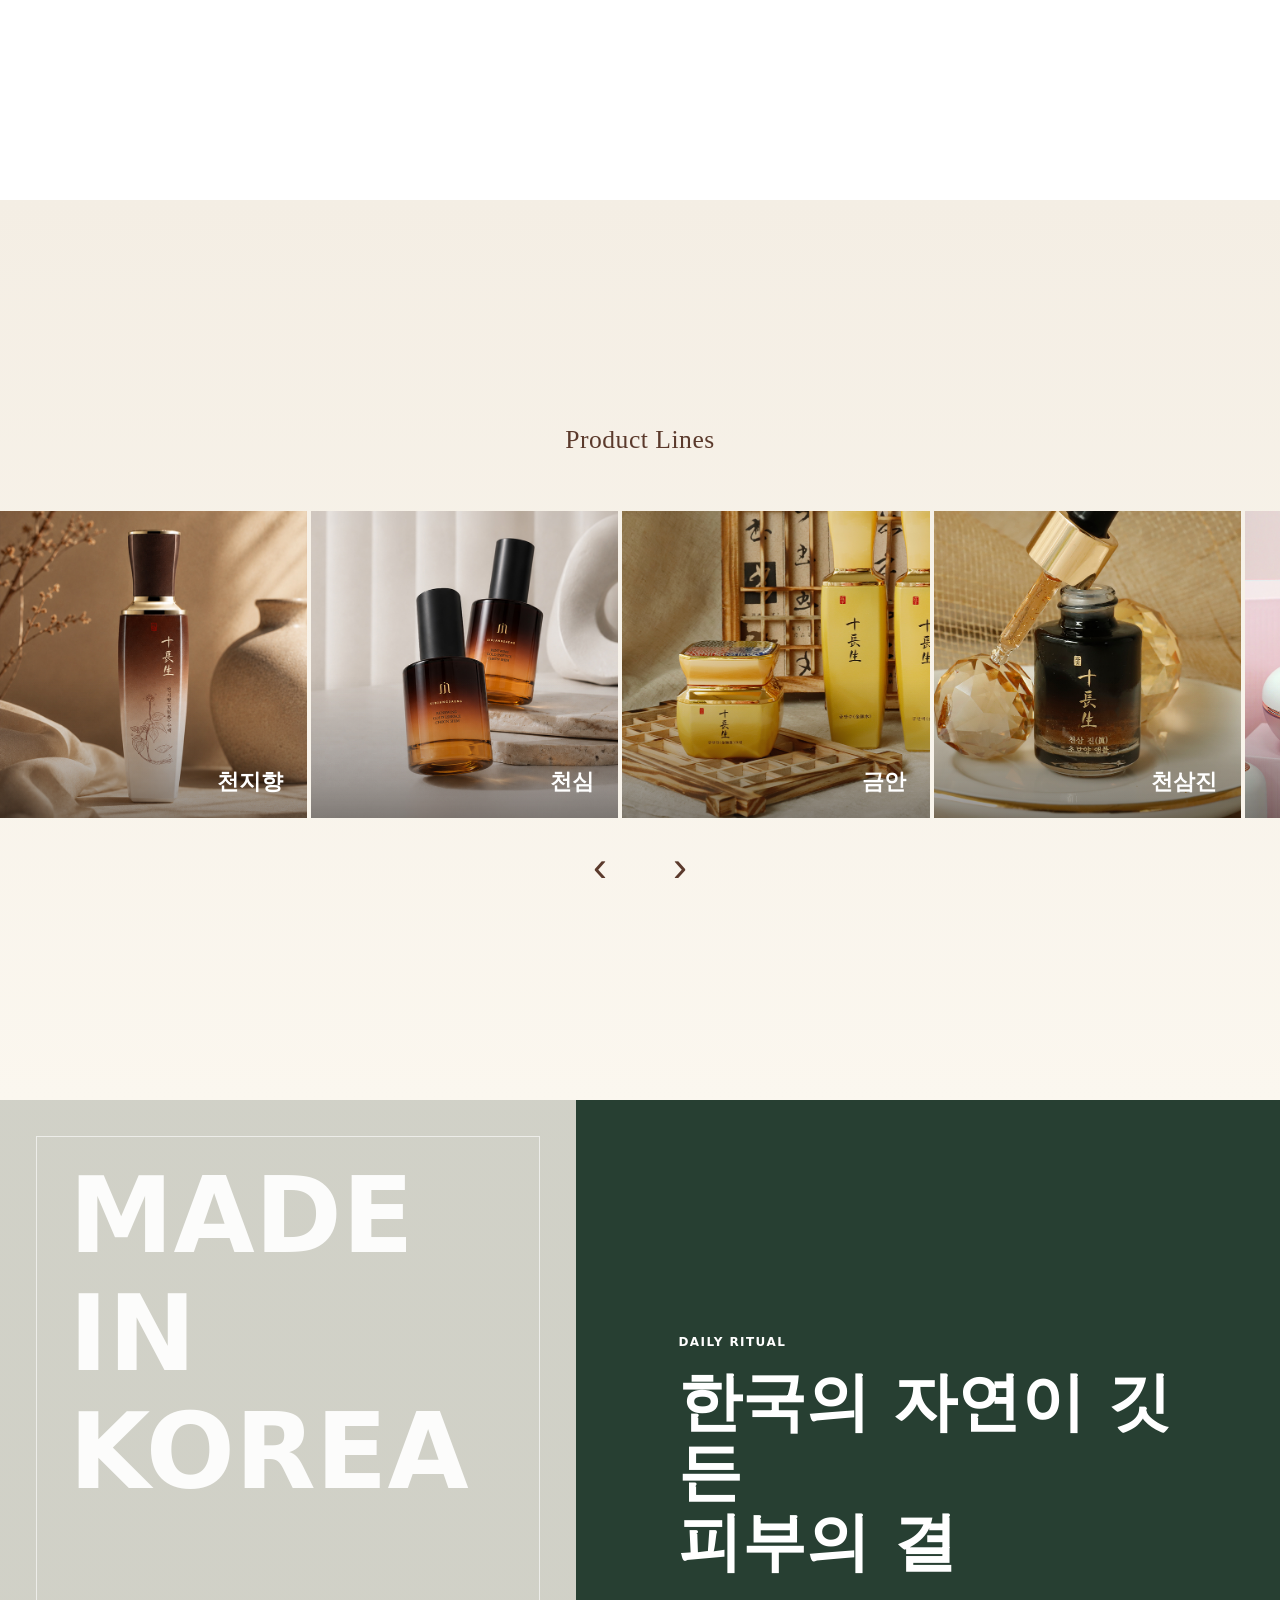
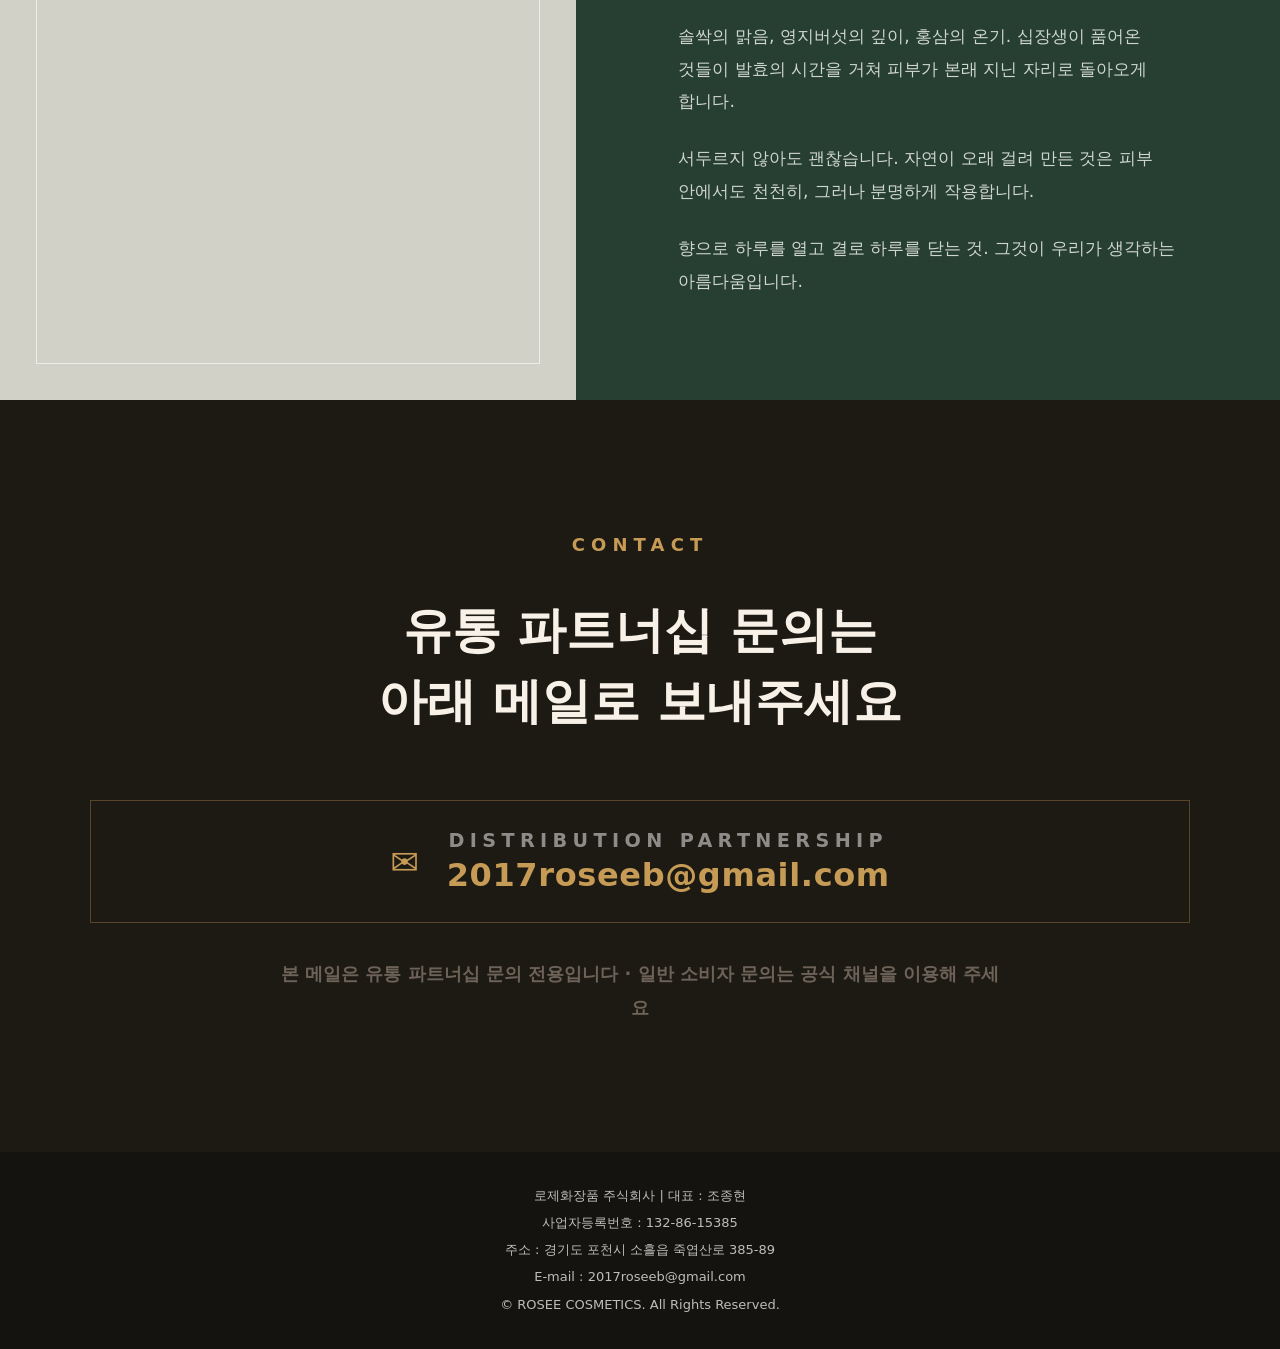
==== commit 41da8987: "update" ====
--- a/index.html
+++ b/index.html
@@ -43,7 +43,7 @@
   </head>
   <body>
     <header class="site-header" aria-label="주요 메뉴">
-      <a class="brand-mark" href="#top" aria-label="십장생 홈">
+      <a class="brand-mark" href="./" aria-label="십장생 홈">
         <img src="assets/logo-sipjangsaeng.png" alt="SIBJANGSAENG" />
       </a>
       <nav class="main-nav">
@@ -278,7 +278,7 @@
           <div class="footer-info">
             <p data-i18n="footer.company">로제화장품 주식회사 | 대표 : 조종현</p>
             <p data-i18n="footer.business">사업자등록번호 : 132-86-15385</p>
-            <p data-i18n="footer.address">주소 : 경기도 포천시 소흘읍 죽엽산로 고모리385-89</p>
+            <p data-i18n="footer.address">주소 : 경기도 포천시 소흘읍 죽엽산로 385-89</p>
             <p>E-mail : <a href="mailto:2017roseeb@gmail.com">2017roseeb@gmail.com</a></p>
             <p>© ROSEE COSMETICS. All Rights Reserved.</p>
           </div>
--- a/styles.css
+++ b/styles.css
@@ -376,8 +376,8 @@
 
 .hero-slide::after {
   background:
-    linear-gradient(90deg, rgba(10, 8, 5, 0.72), rgba(10, 8, 5, 0.2) 48%, rgba(10, 8, 5, 0.1)),
-    linear-gradient(0deg, rgba(21, 19, 15, 0.5), rgba(21, 19, 15, 0) 42%);
+    linear-gradient(90deg, rgba(10, 8, 5, 0.36), rgba(10, 8, 5, 0.1) 48%, rgba(10, 8, 5, 0.04)),
+    linear-gradient(0deg, rgba(21, 19, 15, 0.24), rgba(21, 19, 15, 0) 42%);
   content: "";
   inset: 0;
   position: absolute;
@@ -385,14 +385,14 @@
 
 .hero-slide-cheonsim::after {
   background:
-    linear-gradient(90deg, rgba(21, 16, 12, 0.76), rgba(21, 16, 12, 0.36) 44%, rgba(21, 16, 12, 0.06) 68%),
-    linear-gradient(0deg, rgba(21, 19, 15, 0.36), rgba(21, 19, 15, 0) 45%);
+    linear-gradient(90deg, rgba(21, 16, 12, 0.38), rgba(21, 16, 12, 0.16) 44%, rgba(21, 16, 12, 0.02) 68%),
+    linear-gradient(0deg, rgba(21, 19, 15, 0.18), rgba(21, 19, 15, 0) 45%);
 }
 
 .hero-slide-cheonjihyang::after {
   background:
-    linear-gradient(90deg, rgba(18, 35, 28, 0.78), rgba(18, 35, 28, 0.24) 52%, rgba(18, 35, 28, 0.12)),
-    linear-gradient(0deg, rgba(21, 19, 15, 0.48), rgba(21, 19, 15, 0) 45%);
+    linear-gradient(90deg, rgba(18, 35, 28, 0.4), rgba(18, 35, 28, 0.1) 52%, rgba(18, 35, 28, 0.04)),
+    linear-gradient(0deg, rgba(21, 19, 15, 0.22), rgba(21, 19, 15, 0) 45%);
 }
 
 .hero-image {
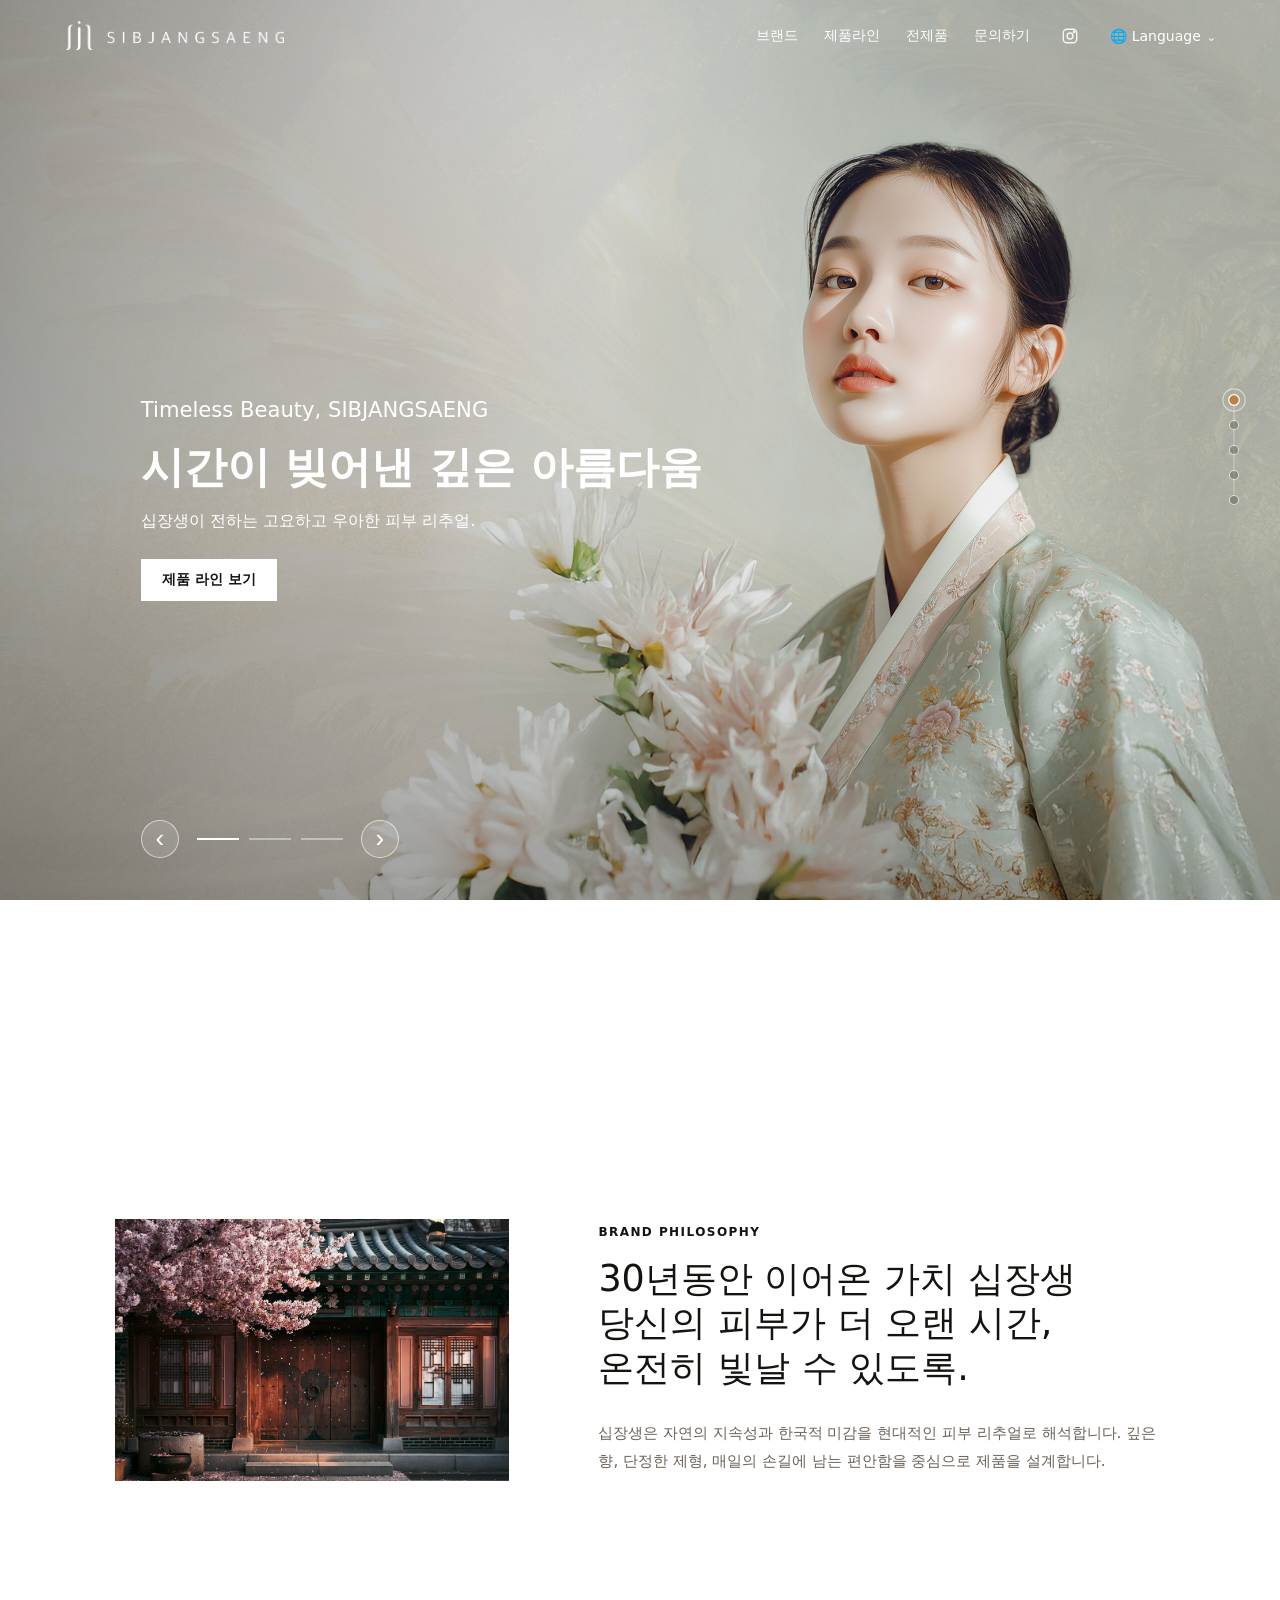
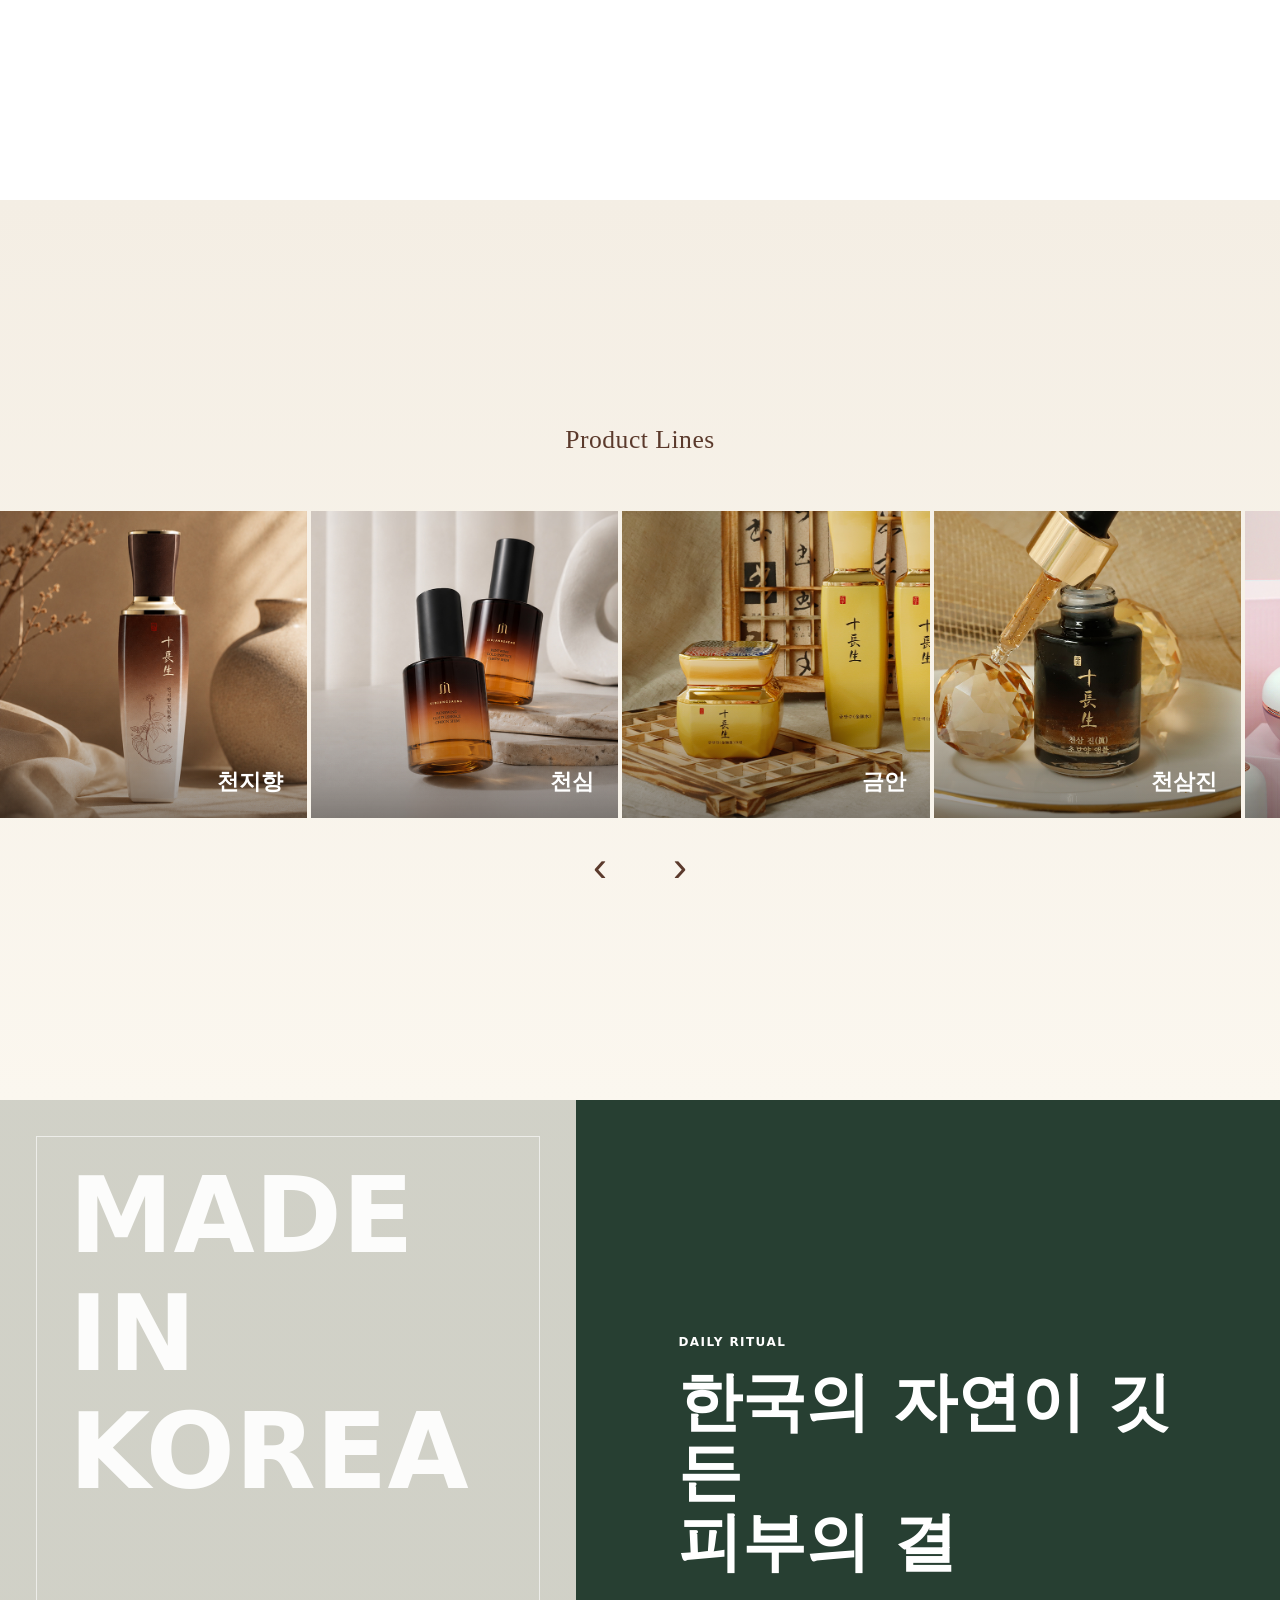
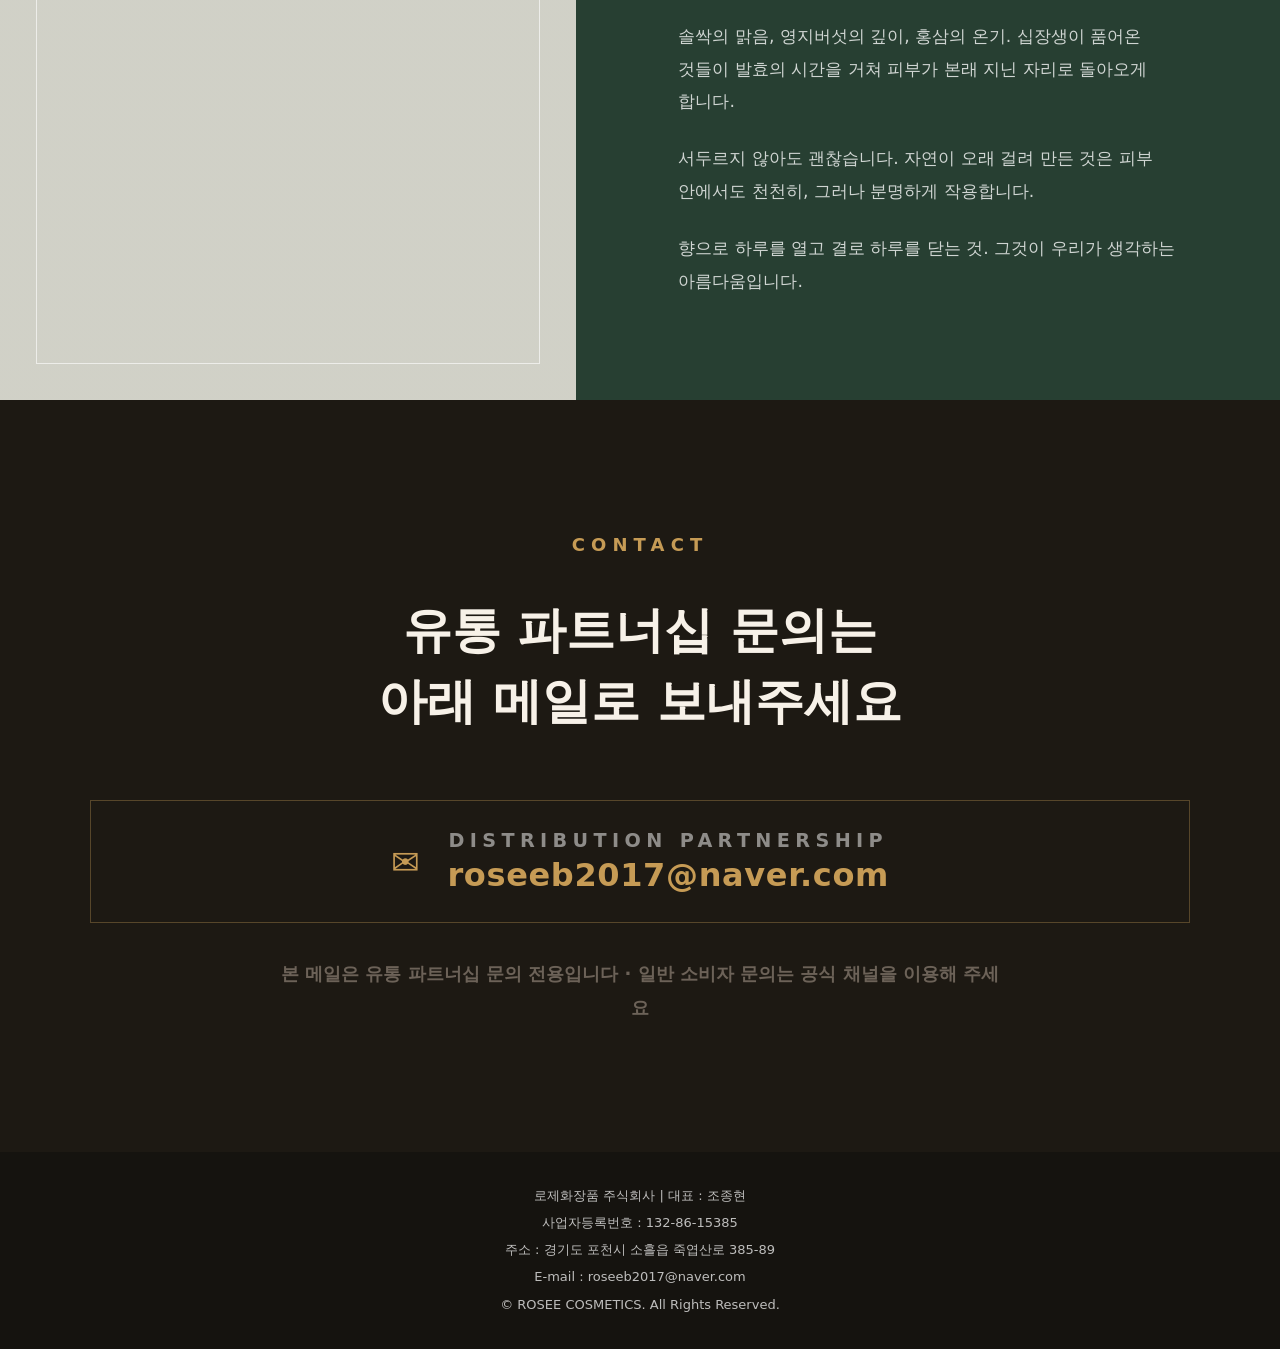
==== commit 62096a9e: "update" ====
--- a/index.html
+++ b/index.html
@@ -3,12 +3,13 @@
   <head>
     <meta charset="utf-8" />
     <meta name="viewport" content="width=device-width, initial-scale=1" />
-    <title>십장생 | 시간을 다스리는 아름다움</title>
+    <link rel="icon" href="favicon.ico" type="image/x-icon" />
+    <title>십장생화장품 | 시간을 다스리는 한방 스킨케어</title>
     <meta
       name="description"
-      content="로제화장품의 프리미엄 한방 스킨케어 브랜드 십장생. 30년 전통의 천지향, 천심, 천삼진, 예결, 아름다운선, 금안 제품 라인으로 시간을 되돌리는 깊은 아름다움을 경험하세요."
+      content="십장생화장품 공식 브랜드 사이트. 로제화장품의 프리미엄 한방 스킨케어 브랜드 십장생과 천지향, 천심, 천삼진, 예결, 아름다운선, 금안 제품 라인을 만나보세요."
     />
-    <meta name="keywords" content="십장생, 로제화장품, 한방화장품, 천지향, 천심, 천삼진, 예결, 아름다운선, 금안, 한국화장품, 발효화장품, 프리미엄스킨케어, 한방스킨케어, 십장생화장품, SIBJANGSAENG" />
+    <meta name="keywords" content="십장생화장품, 십장생 화장품, 십장생, 로제화장품, 한방화장품, 천지향, 천심, 천삼진, 예결, 아름다운선, 금안, 한국화장품, 발효화장품, 프리미엄스킨케어, 한방스킨케어, SIBJANGSAENG" />
     <meta name="author" content="로제화장품 주식회사" />
     <meta name="robots" content="index, follow" />
     <link rel="canonical" href="https://sibjangsaeng.kr/" />
@@ -19,12 +20,12 @@
 
     <!-- Open Graph (카카오톡·SNS 공유 시 미리보기) -->
     <meta property="og:type" content="website" />
-    <meta property="og:title" content="십장생 | 시간을 다스리는 아름다움" />
-    <meta property="og:description" content="로제화장품의 프리미엄 한방 스킨케어 브랜드 십장생. 30년 전통의 깊은 아름다움을 경험하세요." />
+    <meta property="og:title" content="십장생화장품 | 시간을 다스리는 한방 스킨케어" />
+    <meta property="og:description" content="십장생화장품 공식 브랜드 사이트. 로제화장품의 프리미엄 한방 스킨케어 브랜드 십장생을 만나보세요." />
     <meta property="og:url" content="https://sibjangsaeng.kr/" />
     <meta property="og:image" content="https://sibjangsaeng.kr/assets/hero-slide-01.jpg" />
     <meta property="og:locale" content="ko_KR" />
-    <meta property="og:site_name" content="십장생" />
+    <meta property="og:site_name" content="십장생화장품" />
     <link rel="alternate" hreflang="ko" href="https://sibjangsaeng.kr/" />
     <link rel="alternate" hreflang="en" href="https://sibjangsaeng.kr/?lang=en" />
     <link rel="alternate" hreflang="ja" href="https://sibjangsaeng.kr/?lang=ja" />
@@ -38,6 +39,22 @@
     <link rel="alternate" hreflang="ru" href="https://sibjangsaeng.kr/?lang=ru" />
     <link rel="alternate" hreflang="uz" href="https://sibjangsaeng.kr/?lang=uz" />
 
+    <script type="application/ld+json">
+      {
+        "@context": "https://schema.org",
+        "@type": "Organization",
+        "name": "십장생",
+        "alternateName": ["십장생화장품", "십장생 화장품", "SIBJANGSAENG"],
+        "url": "https://sibjangsaeng.kr/",
+        "logo": "https://sibjangsaeng.kr/assets/logo-sipjangsaeng.png",
+        "sameAs": ["https://www.instagram.com/sjs_kr.official/"],
+        "brand": {
+          "@type": "Brand",
+          "name": "십장생화장품",
+          "alternateName": "SIBJANGSAENG"
+        }
+      }
+    </script>
 
     <link rel="stylesheet" href="styles.css" />
   </head>
@@ -50,11 +67,7 @@
         <a href="#story" data-i18n="nav.brand">브랜드</a>
         <a href="#lines" data-i18n="nav.lines">제품라인</a>
         <a href="https://sibjangsaeng.kr/cheonjihyang.html">전제품</a>
-        <a
-          href="https://mkt.shopping.naver.com/link/6a2a3dfd7754881f84810c9b"
-          target="_blank"
-          rel="noopener"
-        ><span data-i18n="nav.store">스토어</span></a>
+        <a href="#contact">문의하기</a>
         <a
           class="instagram-link instagram-link-nav"
           href="https://www.instagram.com/sjs_kr.official/"
@@ -125,9 +138,9 @@
             <img class="hero-image" src="assets/hero-slide-02.jpg" alt="천심 골드 에센스 제품이 놓인 십장생 캠페인 이미지" />
             <div class="hero-content">
               <p class="hero-subtitle">Renewed CHEONSIM Gold Essence</p>
-              <h1 class="mobile-fixed-title" data-i18n-html="home.hero2.title">
+              <h2 class="mobile-fixed-title" data-i18n-html="home.hero2.title">
                 <span class="mobile-title-line">깊어진 농축감,</span><span class="mobile-title-line">더욱 품격있게</span>
-              </h1>
+              </h2>
               <p class="hero-copy">
                 <span data-i18n="home.hero2.copy">천심의 섬세한 에너지를 담아낸 새로운 골드 에센스.</span>
               </p>
@@ -138,9 +151,9 @@
             <img class="hero-image" src="assets/hero-slide-03.png" alt="한복을 입은 모델이 천지향 제품을 들고 있는 십장생 캠페인 이미지" />
             <div class="hero-content">
               <p class="hero-subtitle" data-i18n="home.hero3.subtitle">한국적인 아름다움에서 시작된</p>
-              <h1 class="mobile-fixed-title" data-i18n-html="home.hero3.title">
+              <h2 class="mobile-fixed-title" data-i18n-html="home.hero3.title">
                 <span class="mobile-title-line">천지향만의 깊고 우아한</span><span class="mobile-title-line">스킨케어</span>
-              </h1>
+              </h2>
               <p class="hero-copy">
                 <span data-i18n="home.hero3.copy">향과 결, 윤기의 균형으로 완성하는 프리미엄 케어.</span>
               </p>
@@ -257,7 +270,7 @@
         </div>
       </section>
 
-      <section class="contact-footer-section" id="store">
+      <section class="contact-footer-section" id="contact">
         <div class="store-banner">
           <p class="section-kicker">Contact</p>
           <h2>
@@ -268,7 +281,7 @@
             <span aria-hidden="true">✉</span>
             <div>
               <p>Distribution Partnership</p>
-              <a href="mailto:2017roseeb@gmail.com">2017roseeb@gmail.com</a>
+              <a href="mailto:roseeb2017@naver.com">roseeb2017@naver.com</a>
             </div>
           </div>
           <p class="contact-note" data-i18n="home.contact.note">본 메일은 유통 파트너십 문의 전용입니다 · 일반 소비자 문의는 공식 채널을 이용해 주세요</p>
@@ -279,7 +292,7 @@
             <p data-i18n="footer.company">로제화장품 주식회사 | 대표 : 조종현</p>
             <p data-i18n="footer.business">사업자등록번호 : 132-86-15385</p>
             <p data-i18n="footer.address">주소 : 경기도 포천시 소흘읍 죽엽산로 385-89</p>
-            <p>E-mail : <a href="mailto:2017roseeb@gmail.com">2017roseeb@gmail.com</a></p>
+            <p>E-mail : <a href="mailto:roseeb2017@naver.com">roseeb2017@naver.com</a></p>
             <p>© ROSEE COSMETICS. All Rights Reserved.</p>
           </div>
         </footer>
--- a/styles.css
+++ b/styles.css
@@ -495,7 +495,8 @@
   text-transform: none;
 }
 
-.hero h1 {
+.hero h1,
+.hero h2 {
   font-family: "Apple SD Gothic Neo", "Noto Sans KR", system-ui, sans-serif;
   font-size: clamp(30px, 3.35vw, 54px);
   font-weight: 800;
@@ -517,6 +518,7 @@
 
 .hero-subtitle,
 .hero h1,
+.hero h2,
 .hero-copy,
 .hero-content .primary-link {
   opacity: 0;
@@ -525,12 +527,14 @@
 
 .hero-slide.is-active .hero-subtitle,
 .hero-slide.is-active h1,
+.hero-slide.is-active h2,
 .hero-slide.is-active .hero-copy,
 .hero-slide.is-active .primary-link {
   animation: riseIn 760ms ease forwards;
 }
 
-.hero-slide.is-active h1 {
+.hero-slide.is-active h1,
+.hero-slide.is-active h2 {
   animation-delay: 120ms;
 }
 
@@ -1129,13 +1133,6 @@
   margin-top: 34px !important;
 }
 
-.store-actions {
-  display: flex;
-  gap: 22px;
-  justify-content: center;
-  margin-top: 36px;
-}
-
 footer {
   align-items: center;
   background: var(--ink);
@@ -1448,7 +1445,8 @@
     top: auto;
   }
 
-  .hero h1 {
+  .hero h1,
+  .hero h2 {
     white-space: normal;
   }
 
@@ -1626,7 +1624,6 @@
     padding: 70px 22px 38px;
   }
 
-  .store-actions,
   footer {
     align-items: center;
     flex-direction: column;
@@ -1665,7 +1662,8 @@
     width: min(172px, 54vw);
   }
 
-  .hero h1 {
+  .hero h1,
+  .hero h2 {
     font-size: 30px;
     white-space: normal;
   }
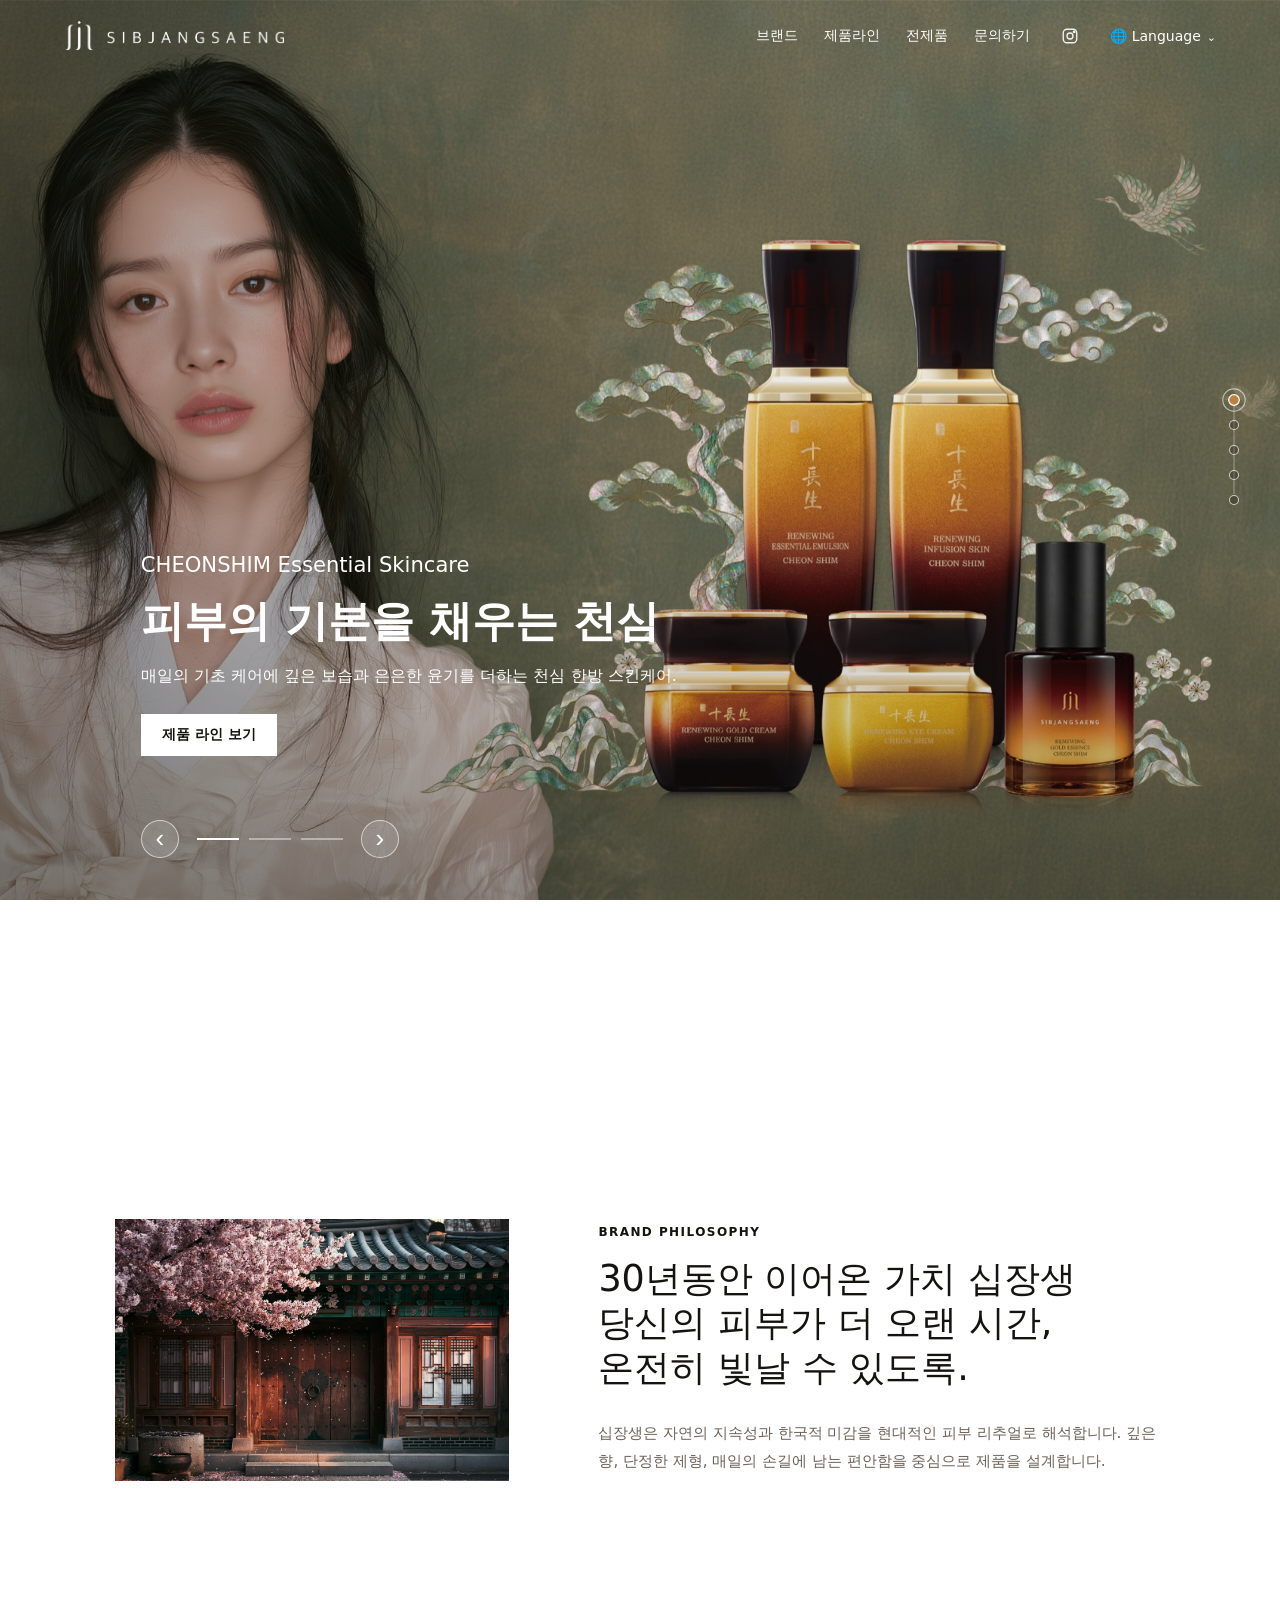
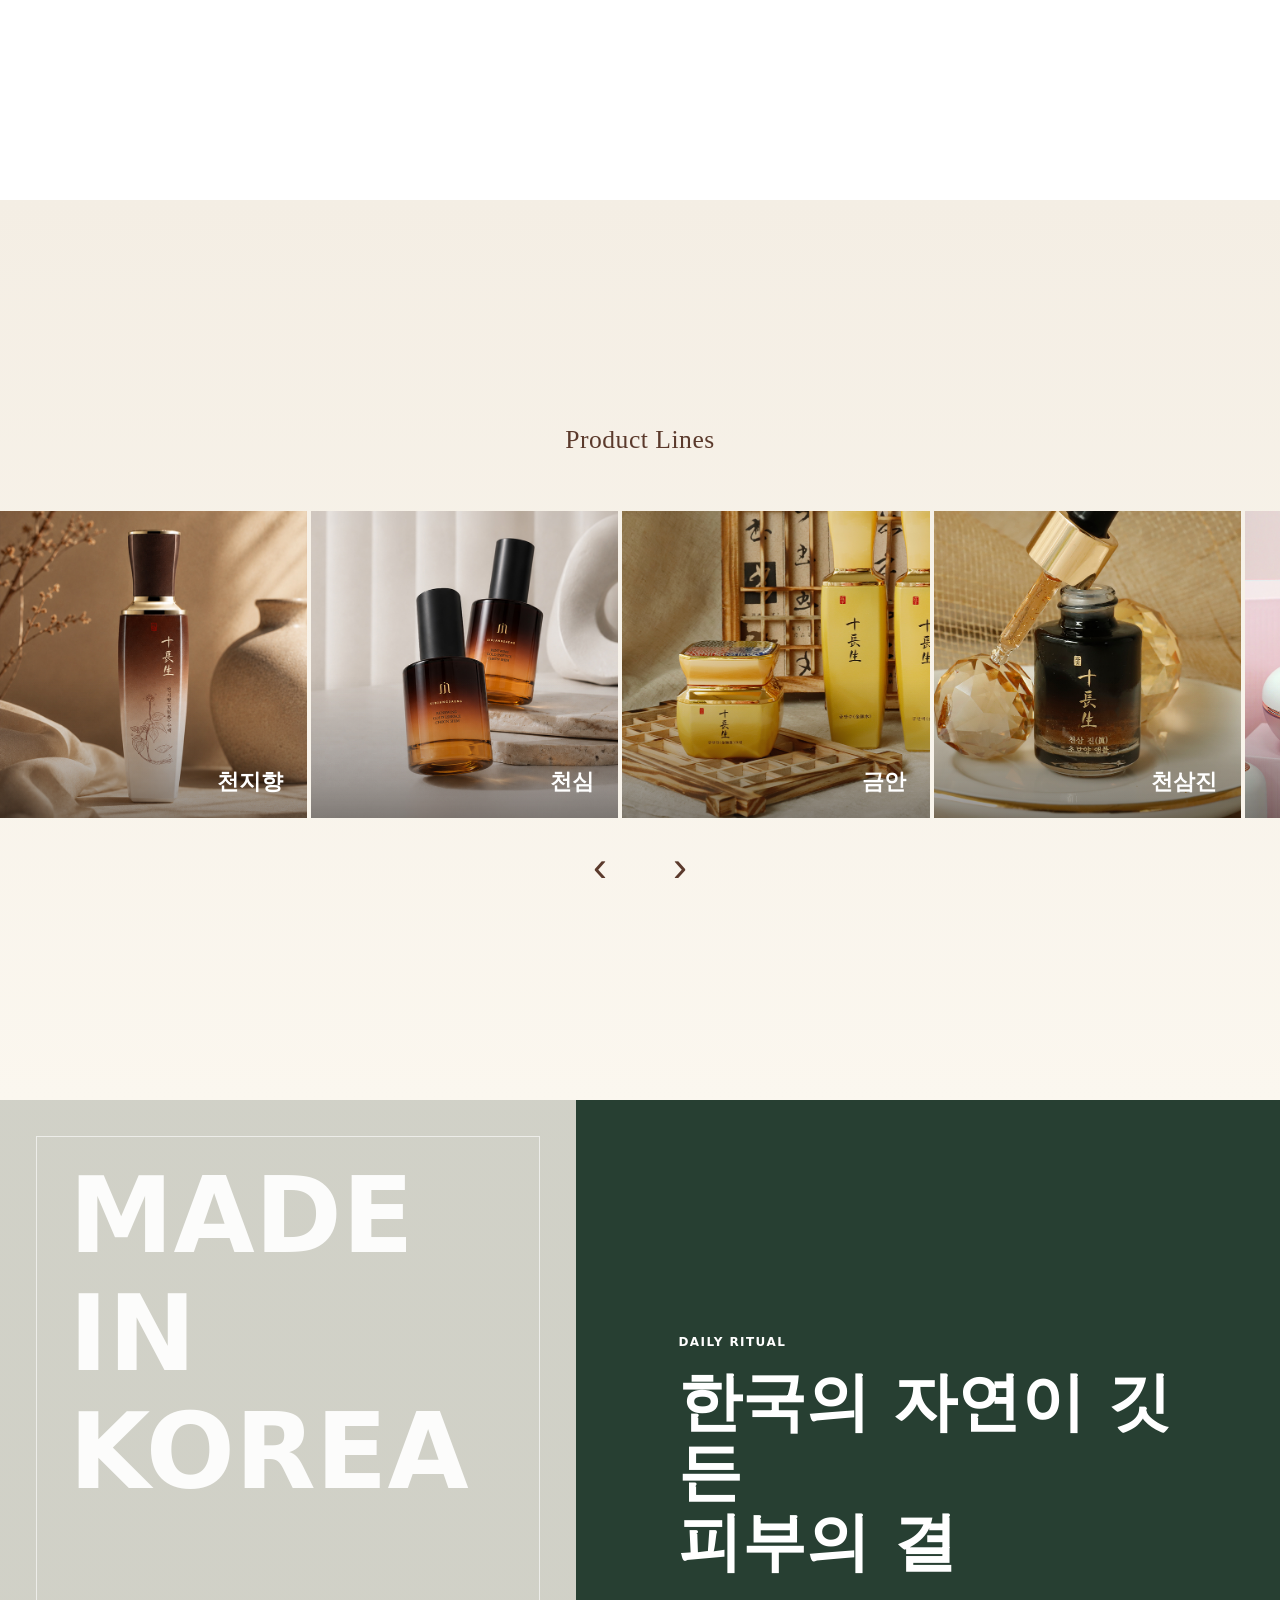
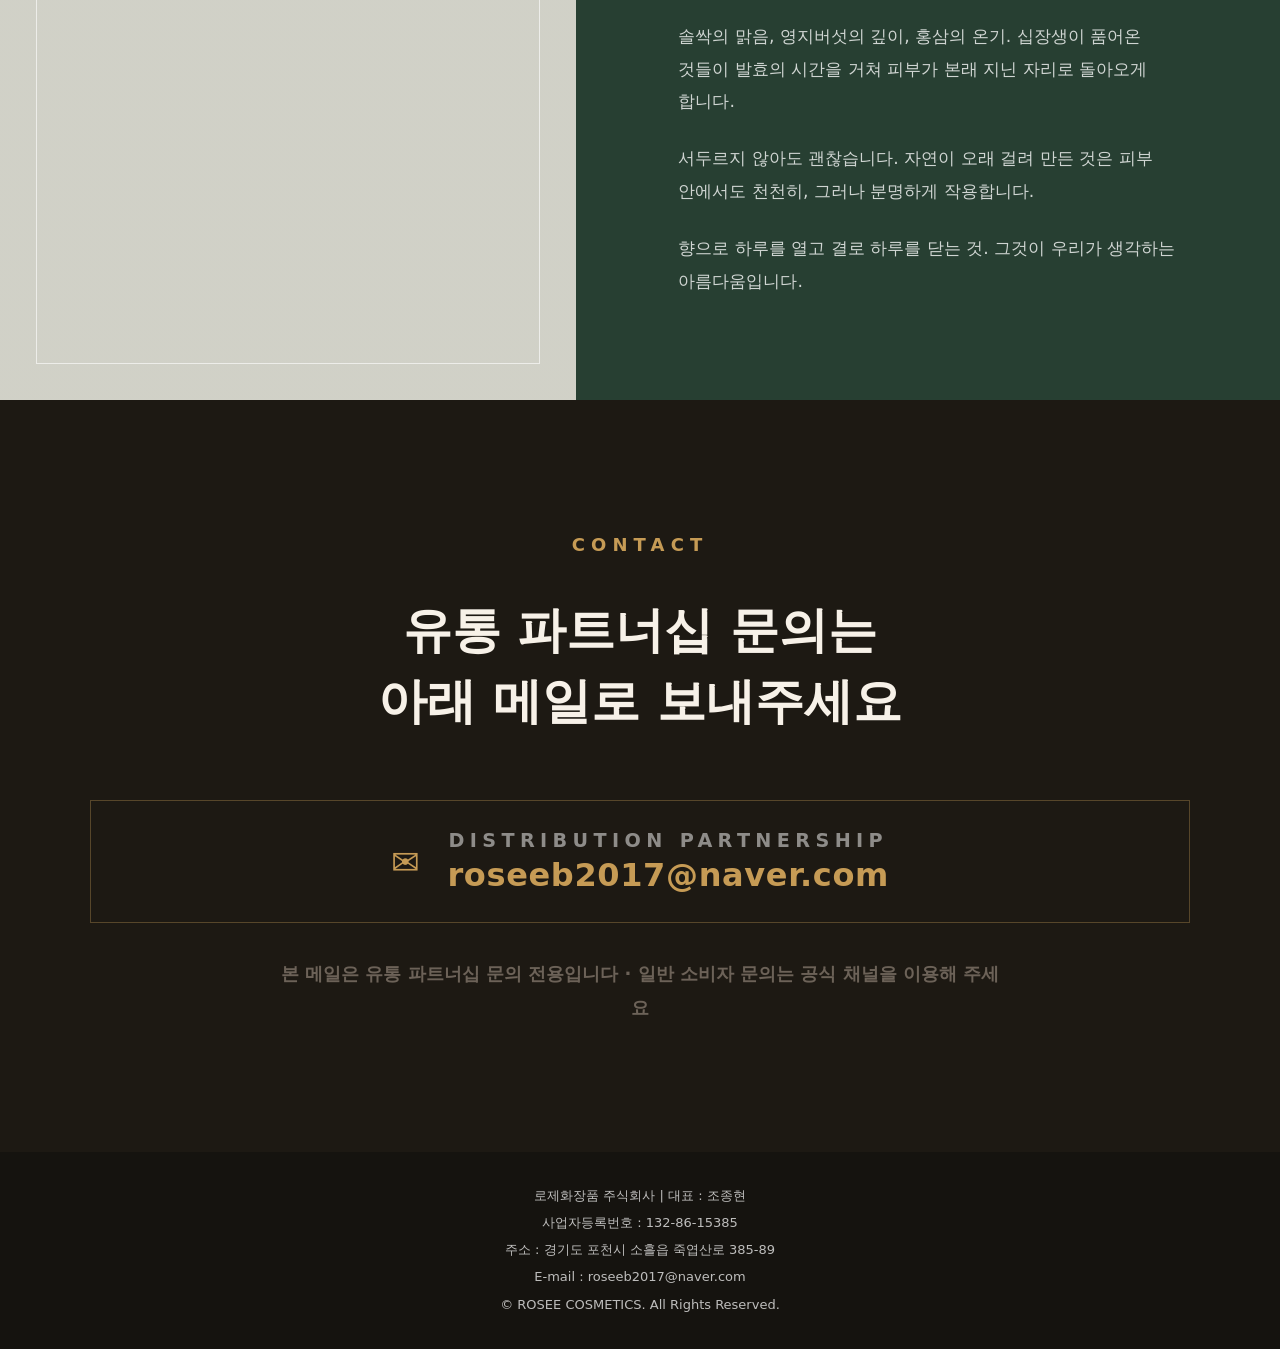
==== commit 76c096c6: "update" ====
--- a/index.html
+++ b/index.html
@@ -23,7 +23,7 @@
     <meta property="og:title" content="십장생화장품 | 시간을 다스리는 한방 스킨케어" />
     <meta property="og:description" content="십장생화장품 공식 브랜드 사이트. 로제화장품의 프리미엄 한방 스킨케어 브랜드 십장생을 만나보세요." />
     <meta property="og:url" content="https://sibjangsaeng.kr/" />
-    <meta property="og:image" content="https://sibjangsaeng.kr/assets/hero-slide-01.jpg" />
+    <meta property="og:image" content="https://sibjangsaeng.kr/assets/hero-slide-01-cheonsim.jpg" />
     <meta property="og:locale" content="ko_KR" />
     <meta property="og:site_name" content="십장생화장품" />
     <link rel="alternate" hreflang="ko" href="https://sibjangsaeng.kr/" />
@@ -124,18 +124,21 @@
       <section class="hero" aria-label="십장생 메인 슬라이드">
         <div class="hero-slider">
           <article class="hero-slide hero-slide-campaign is-active">
-            <img class="hero-image" src="assets/hero-slide-01.jpg" alt="한복을 입은 모델과 꽃이 어우러진 십장생 캠페인 이미지" />
+            <picture>
+              <source media="(max-width: 780px)" srcset="assets/hero-slide-01-cheonsim-mobile.jpg" />
+              <img class="hero-image" src="assets/hero-slide-01-cheonsim.jpg" alt="초록빛 배경에 한복을 입은 모델과 천심 기초라인 제품이 어우러진 이미지" fetchpriority="high" />
+            </picture>
             <div class="hero-content">
-              <p class="hero-subtitle">Timeless Beauty, SIBJANGSAENG</p>
-              <h1 data-i18n="home.hero1.title">시간이 빚어낸 깊은 아름다움</h1>
+              <p class="hero-subtitle">CHEONSHIM Essential Skincare</p>
+              <h1 data-i18n="home.hero1.title">피부의 기본을 채우는 천심</h1>
               <p class="hero-copy">
-                <span data-i18n="home.hero1.copy">십장생이 전하는 고요하고 우아한 피부 리추얼.</span>
+                <span data-i18n-html="home.hero1.copy"><span class="mobile-copy-line">매일의 기초 케어에 깊은 보습과</span> <span class="mobile-copy-line">은은한 윤기를 더하는 천심 한방 스킨케어.</span></span>
               </p>
-              <a class="primary-link" href="#lines" data-i18n="home.hero1.cta">제품 라인 보기</a>
+              <a class="primary-link" href="cheonsim.html" data-i18n="home.hero1.cta">제품 라인 보기</a>
             </div>
           </article>
           <article class="hero-slide hero-slide-cheonsim">
-            <img class="hero-image" src="assets/hero-slide-02.jpg" alt="천심 골드 에센스 제품이 놓인 십장생 캠페인 이미지" />
+            <img class="hero-image" src="assets/hero-slide-02-gold-essence.jpg" alt="한복 원단과 석재 위에 놓인 천심 골드 에센스 제품 이미지" />
             <div class="hero-content">
               <p class="hero-subtitle">Renewed CHEONSIM Gold Essence</p>
               <h2 class="mobile-fixed-title" data-i18n-html="home.hero2.title">
--- a/styles.css
+++ b/styles.css
@@ -403,6 +403,20 @@
   position: absolute;
   top: 0;
   width: 100%;
+}
+
+.hero-slide-campaign .hero-image {
+  object-position: 70% center;
+}
+
+.hero-slide-campaign .hero-content {
+  bottom: 16vh;
+  max-width: 560px;
+  top: auto;
+}
+
+.hero-slide-campaign h1 {
+  white-space: normal;
 }
 
 .hero-slide-cheonsim .hero-image {
@@ -1433,8 +1447,8 @@
   }
 
   .hero {
-    height: 100svh;
-    min-height: 680px;
+    height: 100dvh;
+    min-height: 100dvh;
   }
 
   .hero-content {
@@ -1458,12 +1472,19 @@
     content: none;
   }
 
-  .hero-slide-campaign .hero-image {
-    object-position: 76% center;
+  .hero-slide-campaign .hero-content {
+    bottom: 126px;
+    max-width: none;
+  }
+
+  .hero-slide-campaign .mobile-copy-line {
+    display: block;
+    font-size: clamp(13px, 4vw, 16px);
+    white-space: nowrap;
   }
 
   .hero-slide-cheonsim .hero-image {
-    object-position: 64% center;
+    object-position: 78% center;
     transform: none;
   }
 
